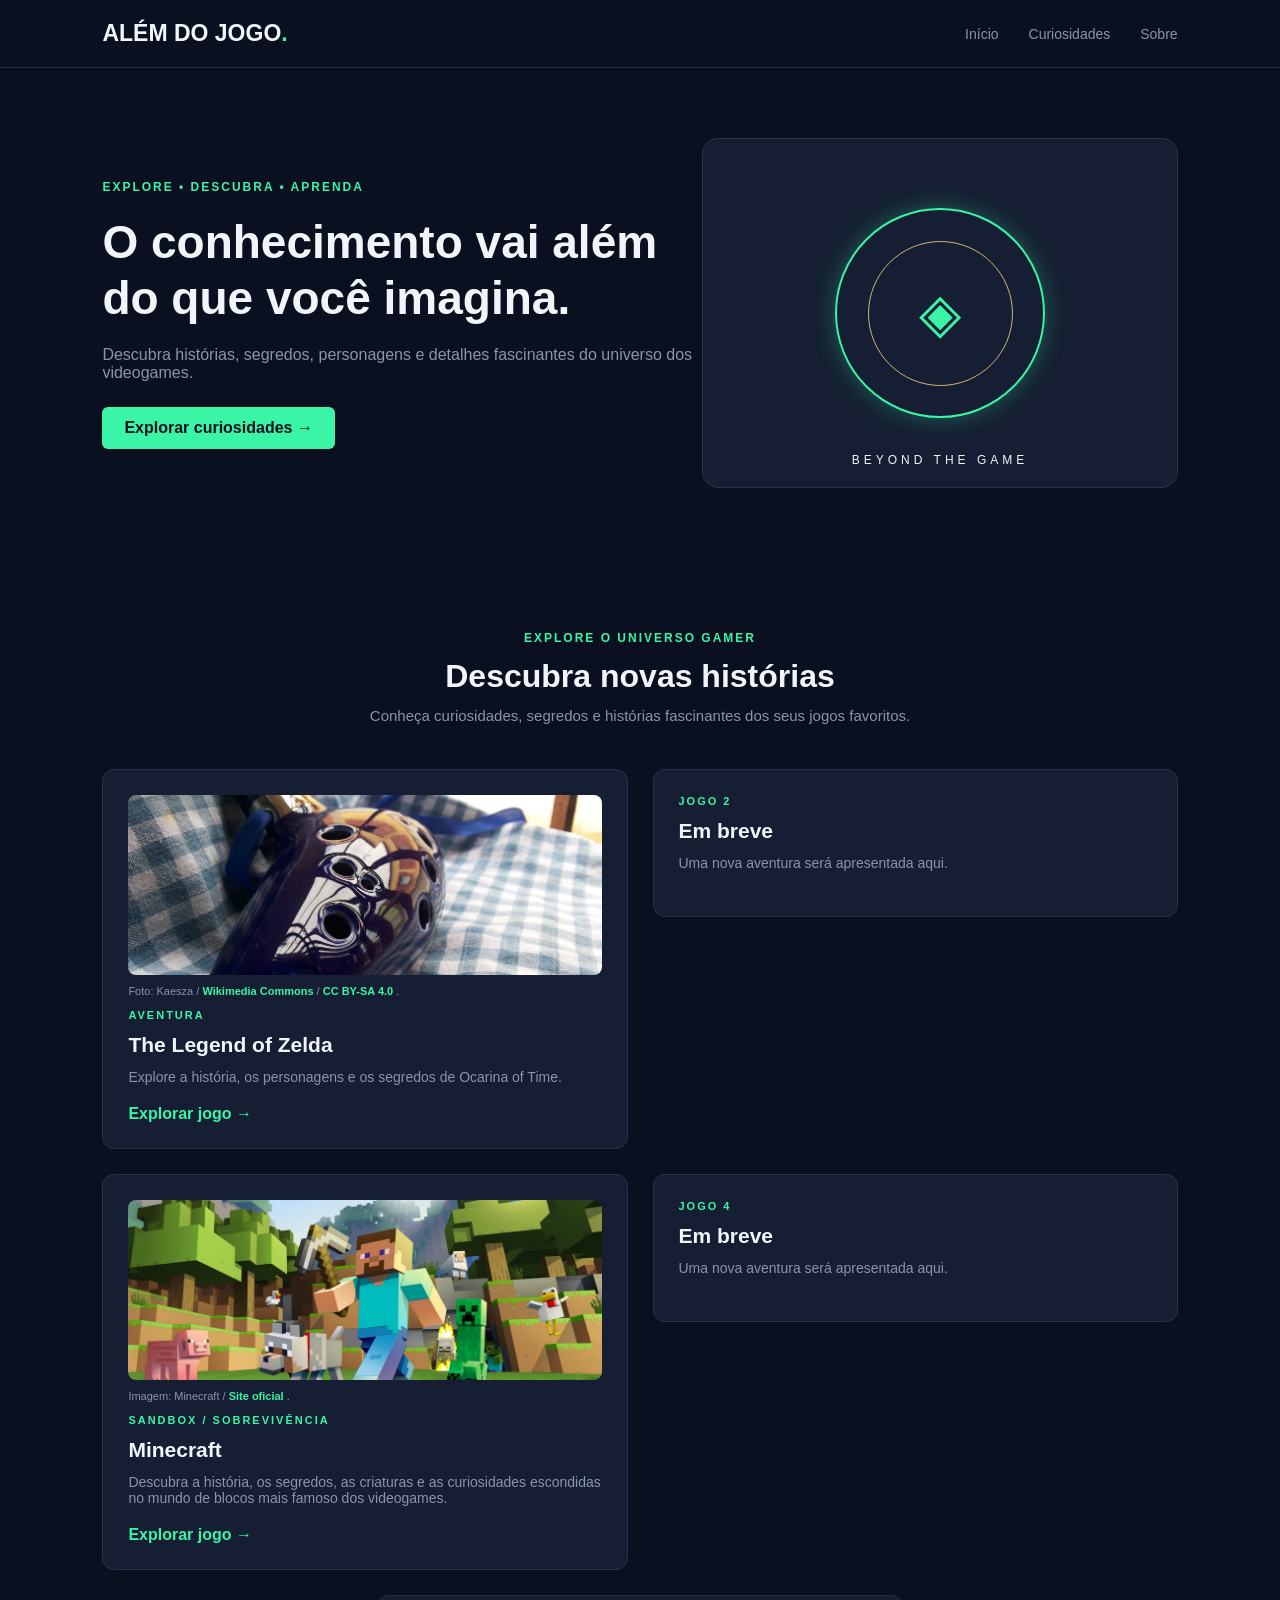
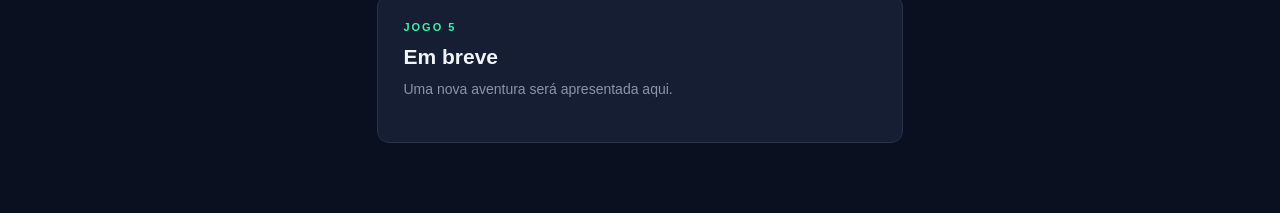
==== index.html @ e9d2d8c9 "Adicionando a aba do minecraft" ====
<!DOCTYPE html>
<html lang="pt-BR">

<head>
    <meta charset="UTF-8">
    <meta name="viewport" content="width=device-width, initial-scale=1.0">

    <title>Além do Jogo | Blog de Curiosidades</title>

    <link rel="stylesheet" href="css/style.css">
</head>


<body>

    <header class="cabecalho">

        <a href="index.html" class="logo">
            ALÉM DO JOGO<span>.</span>
        </a>

        <nav class="menu">
            <a href="index.html">Início</a>
            <a href="#curiosidades">Curiosidades</a>
            <a href="#sobre">Sobre</a>
        </nav>

    </header>
    <main>

    <section class="banner">

        <div class="banner-conteudo">

            <span class="etiqueta">
                EXPLORE • DESCUBRA • APRENDA
            </span>

            <h1>
                O conhecimento vai além do que você imagina.
            </h1>

            <p>
                Descubra histórias, segredos, personagens e
                detalhes fascinantes do universo dos videogames.
            </p>

            <a href="#curiosidades" class="botao">
                Explorar curiosidades →
            </a>

        </div>

<div class="banner-visual" aria-hidden="true">

    <div class="portal">

        <div class="portal-centro">
            <span>◈</span>
        </div>

    </div>

    <span class="texto-visual">
        BEYOND THE GAME
    </span>

</div>

    </section>


<!-- SEÇÃO DE CURIOSIDADES -->
<section class="curiosidades" id="curiosidades">

    <div class="secao-titulo">

        <span class="etiqueta">EXPLORE O UNIVERSO GAMER</span>

        <h2>Descubra novas histórias</h2>

        <p>
            Conheça curiosidades, segredos e histórias
            fascinantes dos seus jogos favoritos.
        </p>

    </div>


    <!-- LISTA DE JOGOS -->
    <div class="lista-jogos">

        <!-- JOGO 1 -->
        <article class="card-jogo">
            
                
            
<figure class="imagem-card">

    <img
        src="assets/images/zelda-capa.jpg"
        alt="Ocarina azul de cerâmica inspirada em Ocarina of Time"
        class="imagem-jogo"
    >

    <figcaption>
        Foto: Kaesza /
        <a href="https://commons.wikimedia.org/wiki/File:Ocarina_12_furos_(The_Legend_of_Zelda_Ocarina_of_Time).jpg"
           target="_blank"
           rel="noopener noreferrer">
            Wikimedia Commons
        </a>
        /
        <a href="https://creativecommons.org/licenses/by-sa/4.0/"
           target="_blank"
           rel="noopener noreferrer">
            CC BY-SA 4.0
        </a>.
    </figcaption>

</figure>


            <div class="card-conteudo">

                <span class="categoria">AVENTURA</span>

                <h3>The Legend of Zelda</h3>

                <p>
                    Explore a história, os personagens e os
                    segredos de Ocarina of Time.
                </p>

                <a href="pages/zelda.html">
                    Explorar jogo →
                </a>

            </div>

        </article>


        <!-- JOGO 2 -->
        <article class="card-jogo">

            <div class="card-conteudo">

                <span class="categoria">JOGO 2</span>

                <h3>Em breve</h3>

                <p>
                    Uma nova aventura será apresentada aqui.
                </p>

            </div>

        </article>


        <!-- JOGO 3 -->
        
        <!-- JOGO 3 - MINECRAFT -->
        <article class="card-jogo card-minecraft">

            <figure class="imagem-card">

                <img
                    src="assets/images/minecraft-capa.jpeg"
                    alt="Paisagem de Minecraft com blocos, árvores e montanhas"
                    class="imagem-jogo"
                >

                <figcaption>
                    Imagem: Minecraft / 
                    <a href="https://www.minecraft.net/"
                    target="_blank"
                    rel="noopener noreferrer">
                        Site oficial
                    </a>.
                </figcaption>

            </figure>

            <div class="card-conteudo">

                <span class="categoria">SANDBOX / SOBREVIVÊNCIA</span>

                <h3>Minecraft</h3>

                <p>
                    Descubra a história, os segredos, as criaturas
                    e as curiosidades escondidas no mundo de blocos
                    mais famoso dos videogames.
                </p>

                <a href="pages/minecraft.html">
                    Explorar jogo →
                </a>

            </div>

        </article>



        <!-- JOGO 4 -->
        <article class="card-jogo">

            <div class="card-conteudo">

                <span class="categoria">JOGO 4</span>

                <h3>Em breve</h3>

                <p>
                    Uma nova aventura será apresentada aqui.
                </p>

            </div>

        </article>


        <!-- JOGO 5 -->
        <article class="card-jogo">
            
            <div class="card-conteudo">

                <span class="categoria">JOGO 5</span>

                <h3>Em breve</h3>

                <p>
                    Uma nova aventura será apresentada aqui.
                </p>

            </div>

        </article>

    </div>

</section>


</main>

</body>


</html>
---- css/style.css ----
/*
   1. VARIÁVEIS GLOBAIS
*/

:root {
    --cor-principal: #101A30;
    --cor-destaque: #D6B56D;
    --cor-secundaria: #477A56;
    --cor-fundo: #F4F5F2;
    --cor-texto: #252B35;
    --cor-borda: #DCE1E5;
}

/*
   2. CONFIGURAÇÕES GERAIS
*/

* {
    margin: 0;
    padding: 0;
    box-sizing: border-box;
}

body {
    background-color: var(--cor-fundo);
    color: var(--cor-texto);
    font-family: Arial, sans-serif;
}

header {
    background-color: var(--cor-principal);
    color: white;
    padding: 30px;
    text-align: center;
}

header h1 {
    color: var(--cor-destaque);
    margin-bottom: 10px;
}



.cabecalho {
    background-color: #0B1020;

    display: flex;
    justify-content: space-between;
    align-items: center;

    padding: 20px 8%;
    border-bottom: 1px solid #27334A;
}


.logo {
    color: #F1F5F9;
    font-size: 23px;
    font-weight: bold;
    text-decoration: none;
}

.logo span {
    color: #39F5A5;
}


.menu {
    display: flex;
    gap: 30px;
}

.menu a {
    color: #8995A8;
    text-decoration: none;
    font-size: 14px;

    transition: color 0.3s;
}

.menu a:hover {
    color: #39F5A5;
}


/*
   BANNER PRINCIPAL
*/

.banner {
    background-color: #0B1020;

    min-height: 450px;
    padding: 70px 8%;

    display: flex;
    align-items: center;
}

.banner-conteudo {
    max-width: 600px;
}

.etiqueta {
    color: #39F5A5;
    font-size: 12px;
    font-weight: bold;
    letter-spacing: 2px;
}

.banner h1 {
    color: #F1F5F9;
    font-size: 46px;
    line-height: 1.2;
    margin: 20px 0;
}

.banner p {
    color: #8995A8;
    font-size: 16px;
    margin-bottom: 25px;
}

.botao {
    display: inline-block;

    background-color: #39F5A5;
    color: #0B1020;

    padding: 12px 22px;
    border-radius: 6px;

    font-weight: bold;
    text-decoration: none;

    transition: 0.3s;
}

.botao:hover {
    background-color: #D6B56D;
    transform: translateY(-3px);
}


/* ILUSTRAÇÃO DO BANNER */

.banner-visual {
    flex: 1;
    min-height: 350px;

    background-color: #151E32;
    border: 1px solid #27334A;
    border-radius: 16px;

    display: flex;
    align-items: center;
    justify-content: center;

    position: relative;
}

.portal {
    width: 210px;
    height: 210px;

    border: 2px solid #39F5A5;
    border-radius: 50%;

    display: flex;
    align-items: center;
    justify-content: center;

    box-shadow: 0 0 25px rgba(57, 245, 165, 0.3);
    animation: pulsar 3s ease-in-out infinite;
}

.portal-centro {
    width: 145px;
    height: 145px;

    border: 1px solid #D6B56D;
    border-radius: 50%;

    display: flex;
    align-items: center;
    justify-content: center;
}

.portal-centro span {
    color: #39F5A5;
    font-size: 55px;
}

.texto-visual {
    position: absolute;
    bottom: 20px;

    color: #F1F5F9;
    font-size: 12px;
    letter-spacing: 4px;
}

/* ANIMAÇÃO DO PORTAL */

@keyframes pulsar {

    0%, 100% {
        transform: scale(1);
        box-shadow: 0 0 25px rgba(57, 245, 165, 0.3);
    }

    50% {
        transform: scale(1.04);
        box-shadow: 0 0 40px rgba(57, 245, 165, 0.55);
    }

}


/* 
   SEÇÃO DE CURIOSIDADES
 */

.curiosidades {
    background-color: #0B1020;
    padding: 70px 8%;
}

.secao-titulo {
    text-align: center;
    margin-bottom: 45px;
}

.secao-titulo h2 {
    color: #F1F5F9;
    font-size: 32px;
    margin: 12px 0;
}

.secao-titulo p {
    color: #8995A8;
    font-size: 15px;
}


/*
   CARDS DOS JOGOS
*/

.lista-jogos {
    display: grid;

    grid-template-columns: repeat(2, 1fr);
    gap: 25px;

    align-items: start;
}

/* CARD INDIVIDUAL */

.card-jogo {
    background-color: #151E32;

    border: 1px solid #27334A;
    border-radius: 12px;

    padding: 25px;

    transition: transform 0.3s, border-color 0.3s;
}

/* EFEITO AO PASSAR O MOUSE */

.card-jogo:hover {
    transform: translateY(-5px);
    border-color: #39F5A5;
}

.card-conteudo {
    display: flex;
    flex-direction: column;
    align-items: flex-start;
}

.categoria {
    color: #39F5A5;
    font-size: 11px;
    font-weight: bold;
    letter-spacing: 2px;
}

.card-jogo h3 {
    color: #F1F5F9;
    font-size: 21px;
    margin: 12px 0;
}

.card-jogo p {
    color: #8995A8;
    font-size: 14px;
    margin-bottom: 20px;
}

.card-jogo a {
    color: #39F5A5;
    font-weight: bold;
    text-decoration: none;

    transition: color 0.3s;
}

.card-jogo a:hover {
    color: #D6B56D;
}

/* CENTRALIZAR O ÚLTIMO CARD */

.card-jogo:last-child:nth-child(odd) {
    grid-column: 1 / -1;
    width: calc(50% - 12.5px);
    justify-self: center;
}


/* IMAGEM DOS CARDS */

.imagem-card {
    width: 100%;
    margin: 0;
    overflow: hidden;
}

.imagem-jogo {
    display: block;
    width: 100%;
    height: 180px;

    object-fit: cover;
    border-radius: 8px;
}

/* CRÉDITOS DA IMAGEM */

.imagem-card figcaption {
    color: #8995A8;
    font-size: 11px;
    margin-top: 10px;
    margin-bottom: 12px;
}

.imagem-card figcaption a {
    color: #39F5A5;
    text-decoration: none;
}

.imagem-card figcaption a:hover {
    text-decoration: underline;
}


/* 
   RESPONSIVIDADE
 */

@media (max-width: 768px) {

    .banner {
        flex-direction: column;
        align-items: stretch;
        gap: 35px;
        min-height: auto;
        padding: 55px 6%;
    }

    .banner-conteudo {
        width: 100%;
        max-width: 100%;
    }

    .banner h1 {
        font-size: 34px;
    }

    .banner-visual {
        flex: none;
        width: 100%;
        min-height: 280px;
        box-sizing: border-box;
    }

    .portal {
        width: 170px;
        height: 170px;
    }

    .texto-visual {
        font-size: 10px;
        letter-spacing: 3px;
    }

    
    .lista-jogos {
        grid-template-columns: 1fr;
    }

    .card-jogo:last-child:nth-child(odd) {
        grid-column: auto;
        width: 100%;
    }

        /* CABEÇALHO PARA CELULARES */

    .cabecalho {
        flex-direction: column;
        gap: 18px;
        padding: 18px 6%;
    }

    .menu {
        flex-wrap: wrap;
        justify-content: center;
        gap: 20px;
    }

    .menu a {
        font-size: 13px;
    }

}
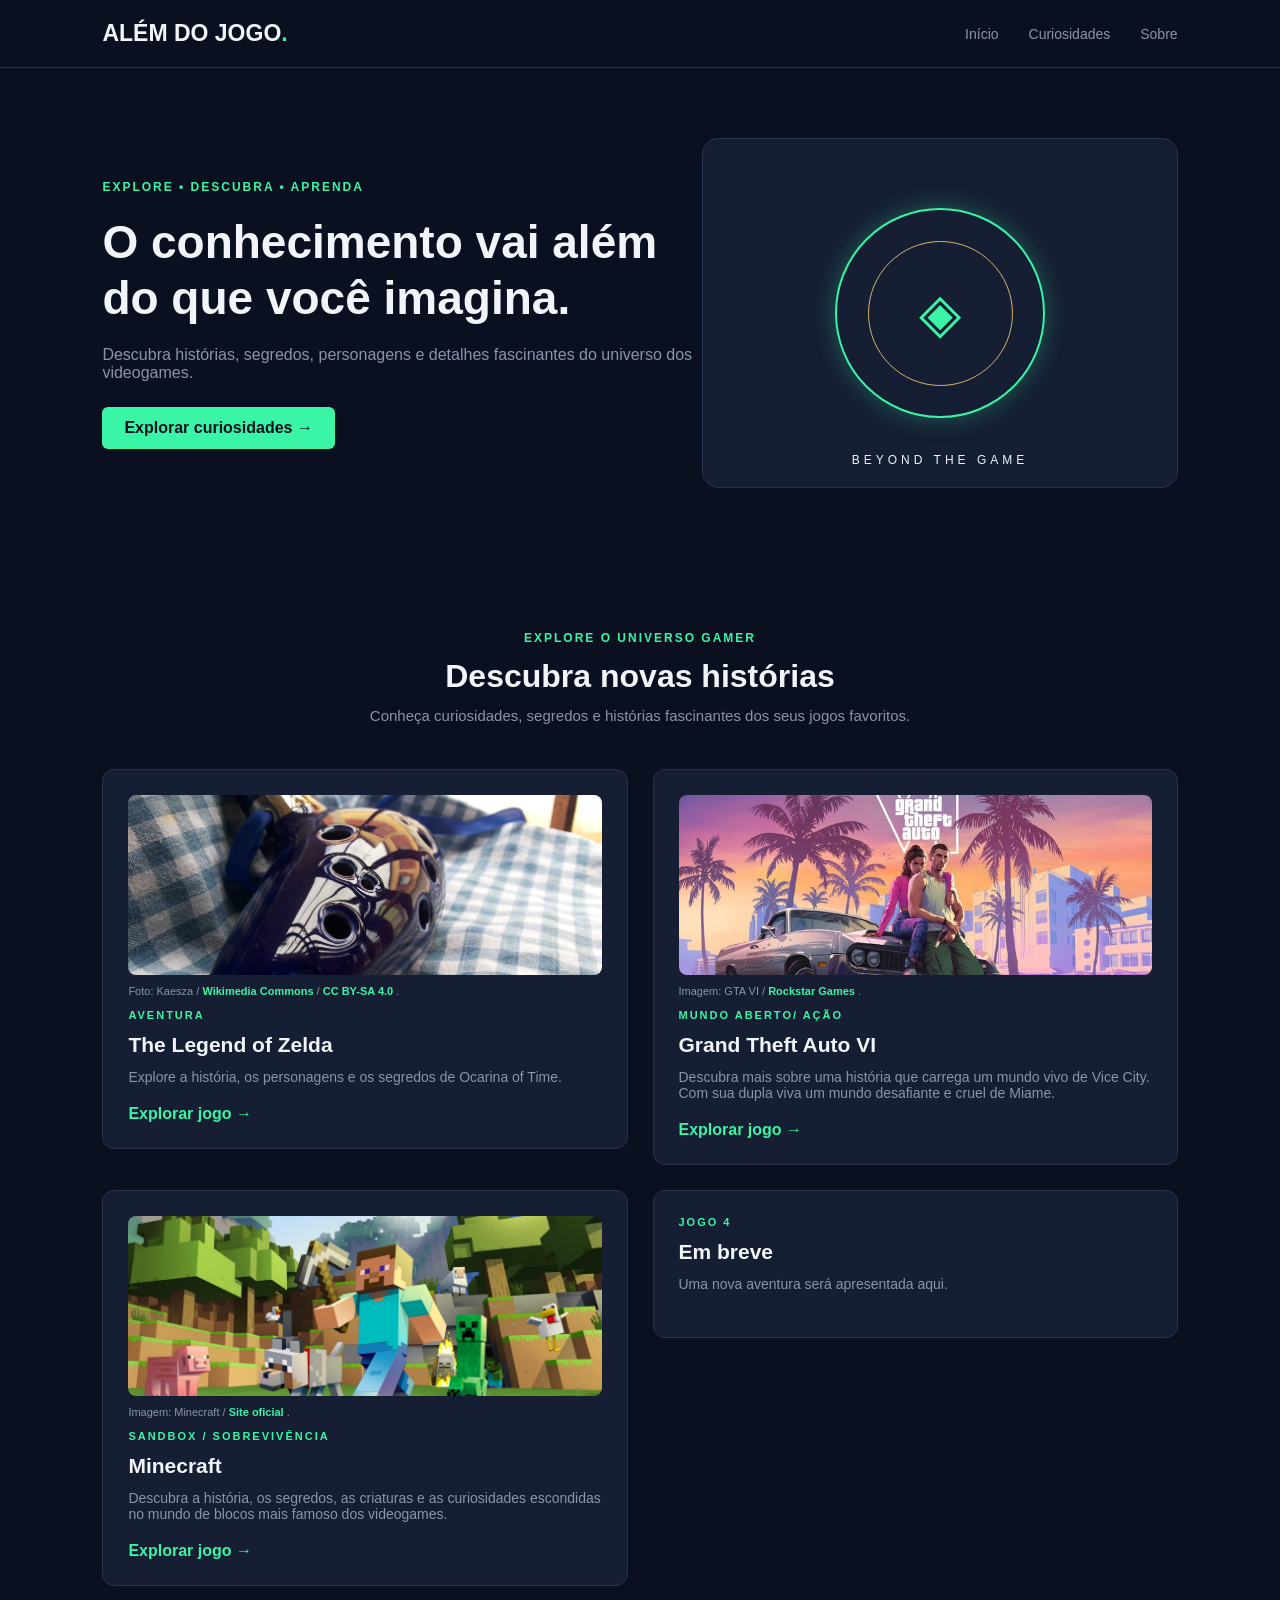
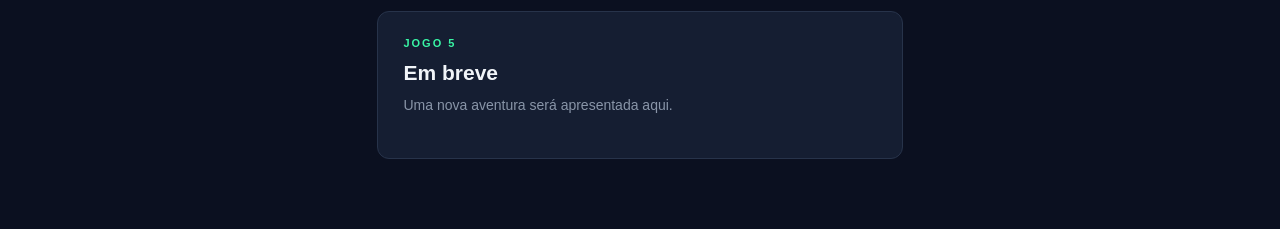
==== commit 0760dbf7: "Adicionando a aba do jogo GTA VI." ====
--- a/index.html
+++ b/index.html
@@ -1,4 +1,3 @@
-
 <!DOCTYPE html>
 <html lang="pt-BR">
 
@@ -29,226 +28,234 @@
     </header>
     <main>
 
-    <section class="banner">
-
-        <div class="banner-conteudo">
-
-            <span class="etiqueta">
-                EXPLORE • DESCUBRA • APRENDA
-            </span>
-
-            <h1>
-                O conhecimento vai além do que você imagina.
-            </h1>
-
-            <p>
-                Descubra histórias, segredos, personagens e
-                detalhes fascinantes do universo dos videogames.
-            </p>
-
-            <a href="#curiosidades" class="botao">
-                Explorar curiosidades →
-            </a>
-
-        </div>
-
-<div class="banner-visual" aria-hidden="true">
-
-    <div class="portal">
-
-        <div class="portal-centro">
-            <span>◈</span>
-        </div>
-
-    </div>
-
-    <span class="texto-visual">
-        BEYOND THE GAME
-    </span>
-
-</div>
-
-    </section>
-
-
-<!-- SEÇÃO DE CURIOSIDADES -->
-<section class="curiosidades" id="curiosidades">
-
-    <div class="secao-titulo">
-
-        <span class="etiqueta">EXPLORE O UNIVERSO GAMER</span>
-
-        <h2>Descubra novas histórias</h2>
-
-        <p>
-            Conheça curiosidades, segredos e histórias
-            fascinantes dos seus jogos favoritos.
-        </p>
-
-    </div>
-
-
-    <!-- LISTA DE JOGOS -->
-    <div class="lista-jogos">
-
-        <!-- JOGO 1 -->
-        <article class="card-jogo">
-            
-                
-            
-<figure class="imagem-card">
-
-    <img
-        src="assets/images/zelda-capa.jpg"
-        alt="Ocarina azul de cerâmica inspirada em Ocarina of Time"
-        class="imagem-jogo"
-    >
-
-    <figcaption>
-        Foto: Kaesza /
-        <a href="https://commons.wikimedia.org/wiki/File:Ocarina_12_furos_(The_Legend_of_Zelda_Ocarina_of_Time).jpg"
-           target="_blank"
-           rel="noopener noreferrer">
-            Wikimedia Commons
-        </a>
-        /
-        <a href="https://creativecommons.org/licenses/by-sa/4.0/"
-           target="_blank"
-           rel="noopener noreferrer">
-            CC BY-SA 4.0
-        </a>.
-    </figcaption>
-
-</figure>
-
-
-            <div class="card-conteudo">
-
-                <span class="categoria">AVENTURA</span>
-
-                <h3>The Legend of Zelda</h3>
+        <section class="banner">
+
+            <div class="banner-conteudo">
+
+                <span class="etiqueta">
+                    EXPLORE • DESCUBRA • APRENDA
+                </span>
+
+                <h1>
+                    O conhecimento vai além do que você imagina.
+                </h1>
 
                 <p>
-                    Explore a história, os personagens e os
-                    segredos de Ocarina of Time.
+                    Descubra histórias, segredos, personagens e
+                    detalhes fascinantes do universo dos videogames.
                 </p>
 
-                <a href="pages/zelda.html">
-                    Explorar jogo →
+                <a href="#curiosidades" class="botao">
+                    Explorar curiosidades →
                 </a>
 
             </div>
 
-        </article>
-
-
-        <!-- JOGO 2 -->
-        <article class="card-jogo">
-
-            <div class="card-conteudo">
-
-                <span class="categoria">JOGO 2</span>
-
-                <h3>Em breve</h3>
+            <div class="banner-visual" aria-hidden="true">
+
+                <div class="portal">
+
+                    <div class="portal-centro">
+                        <span>◈</span>
+                    </div>
+
+                </div>
+
+                <span class="texto-visual">
+                    BEYOND THE GAME
+                </span>
+
+            </div>
+
+        </section>
+
+
+        <!-- SEÇÃO DE CURIOSIDADES -->
+        <section class="curiosidades" id="curiosidades">
+
+            <div class="secao-titulo">
+
+                <span class="etiqueta">EXPLORE O UNIVERSO GAMER</span>
+
+                <h2>Descubra novas histórias</h2>
 
                 <p>
-                    Uma nova aventura será apresentada aqui.
+                    Conheça curiosidades, segredos e histórias
+                    fascinantes dos seus jogos favoritos.
                 </p>
 
             </div>
 
-        </article>
-
-
-        <!-- JOGO 3 -->
-        
-        <!-- JOGO 3 - MINECRAFT -->
-        <article class="card-jogo card-minecraft">
-
-            <figure class="imagem-card">
-
-                <img
-                    src="assets/images/minecraft-capa.jpeg"
-                    alt="Paisagem de Minecraft com blocos, árvores e montanhas"
-                    class="imagem-jogo"
-                >
-
-                <figcaption>
-                    Imagem: Minecraft / 
-                    <a href="https://www.minecraft.net/"
-                    target="_blank"
-                    rel="noopener noreferrer">
-                        Site oficial
-                    </a>.
-                </figcaption>
-
-            </figure>
-
-            <div class="card-conteudo">
-
-                <span class="categoria">SANDBOX / SOBREVIVÊNCIA</span>
-
-                <h3>Minecraft</h3>
-
-                <p>
-                    Descubra a história, os segredos, as criaturas
-                    e as curiosidades escondidas no mundo de blocos
-                    mais famoso dos videogames.
-                </p>
-
-                <a href="pages/minecraft.html">
-                    Explorar jogo →
-                </a>
-
-            </div>
-
-        </article>
-
-
-
-        <!-- JOGO 4 -->
-        <article class="card-jogo">
-
-            <div class="card-conteudo">
-
-                <span class="categoria">JOGO 4</span>
-
-                <h3>Em breve</h3>
-
-                <p>
-                    Uma nova aventura será apresentada aqui.
-                </p>
-
-            </div>
-
-        </article>
-
-
-        <!-- JOGO 5 -->
-        <article class="card-jogo">
-            
-            <div class="card-conteudo">
-
-                <span class="categoria">JOGO 5</span>
-
-                <h3>Em breve</h3>
-
-                <p>
-                    Uma nova aventura será apresentada aqui.
-                </p>
-
-            </div>
-
-        </article>
-
-    </div>
-
-</section>
-
-
-</main>
+
+            <!-- LISTA DE JOGOS -->
+            <div class="lista-jogos">
+
+                <!-- JOGO 1 -->
+                <article class="card-jogo">
+
+
+
+                    <figure class="imagem-card">
+
+                        <img src="assets/images/zelda-capa.jpg"
+                            alt="Ocarina azul de cerâmica inspirada em Ocarina of Time" class="imagem-jogo">
+
+                        <figcaption>
+                            Foto: Kaesza /
+                            <a href="https://commons.wikimedia.org/wiki/File:Ocarina_12_furos_(The_Legend_of_Zelda_Ocarina_of_Time).jpg"
+                                target="_blank" rel="noopener noreferrer">
+                                Wikimedia Commons
+                            </a>
+                            /
+                            <a href="https://creativecommons.org/licenses/by-sa/4.0/" target="_blank"
+                                rel="noopener noreferrer">
+                                CC BY-SA 4.0
+                            </a>.
+                        </figcaption>
+
+                    </figure>
+
+
+                    <div class="card-conteudo">
+
+                        <span class="categoria">AVENTURA</span>
+
+                        <h3>The Legend of Zelda</h3>
+
+                        <p>
+                            Explore a história, os personagens e os
+                            segredos de Ocarina of Time.
+                        </p>
+
+                        <a href="pages/zelda.html">
+                            Explorar jogo →
+                        </a>
+
+                    </div>
+
+                </article>
+
+
+                <!-- JOGO 2 -->
+                <article class="card-jogo card-gtavi">
+
+                    <figure class="imagem-card">
+                        <img src="assets/images/gta_VI.jpg" alt="Cartaz do jogo gta 6" class="imagem-jogo">
+
+                        <figcaption>
+                            Imagem: GTA VI /
+                            <a href="https://share.google/N6aUOP5o7n43juwKq" target="_blank" rel="noopener noreferrer">
+                                Rockstar Games
+                            </a>.
+                        </figcaption>
+
+                    </figure>
+
+
+                    <div class="card-conteudo">
+
+                        <span class="categoria">MUNDO ABERTO/ AÇÃO</span>
+
+                        <h3>Grand Theft Auto VI</h3>
+
+                        <p>
+                            Descubra mais sobre uma história que carrega um mundo vivo de Vice City. Com sua dupla viva
+                            um mundo desafiante e cruel de Miame.
+                        </p>
+
+                        <a href="pages/gtavi.html">
+                            Explorar jogo →
+                        </a>
+
+                    </div>
+
+                </article>
+
+
+                <!-- JOGO 3 -->
+
+                <!-- JOGO 3 - MINECRAFT -->
+                <article class="card-jogo card-minecraft">
+
+                    <figure class="imagem-card">
+
+                        <img src="assets/images/minecraft-capa.jpeg"
+                            alt="Paisagem de Minecraft com blocos, árvores e montanhas" class="imagem-jogo">
+
+                        <figcaption>
+                            Imagem: Minecraft /
+                            <a href="https://www.minecraft.net/" target="_blank" rel="noopener noreferrer">
+                                Site oficial
+                            </a>.
+                        </figcaption>
+
+                    </figure>
+
+                    <div class="card-conteudo">
+
+                        <span class="categoria">SANDBOX / SOBREVIVÊNCIA</span>
+
+                        <h3>Minecraft</h3>
+
+                        <p>
+                            Descubra a história, os segredos, as criaturas
+                            e as curiosidades escondidas no mundo de blocos
+                            mais famoso dos videogames.
+                        </p>
+
+                        <a href="pages/minecraft.html">
+                            Explorar jogo →
+                        </a>
+
+                    </div>
+
+                </article>
+
+
+
+                <!-- JOGO 4 -->
+                <article class="card-jogo">
+
+                    <div class="card-conteudo">
+
+                        <span class="categoria">JOGO 4</span>
+
+                        <h3>Em breve</h3>
+
+                        <p>
+                            Uma nova aventura será apresentada aqui.
+                        </p>
+
+                    </div>
+
+                </article>
+
+
+                <!-- JOGO 5 -->
+                <article class="card-jogo">
+
+                    <div class="card-conteudo">
+
+                        <span class="categoria">JOGO 5</span>
+
+                        <h3>Em breve</h3>
+
+                        <p>
+                            Uma nova aventura será apresentada aqui.
+                        </p>
+
+                    </div>
+
+                </article>
+
+            </div>
+
+        </section>
+
+
+    </main>
 
 </body>
 
 
-</html>
+</html>
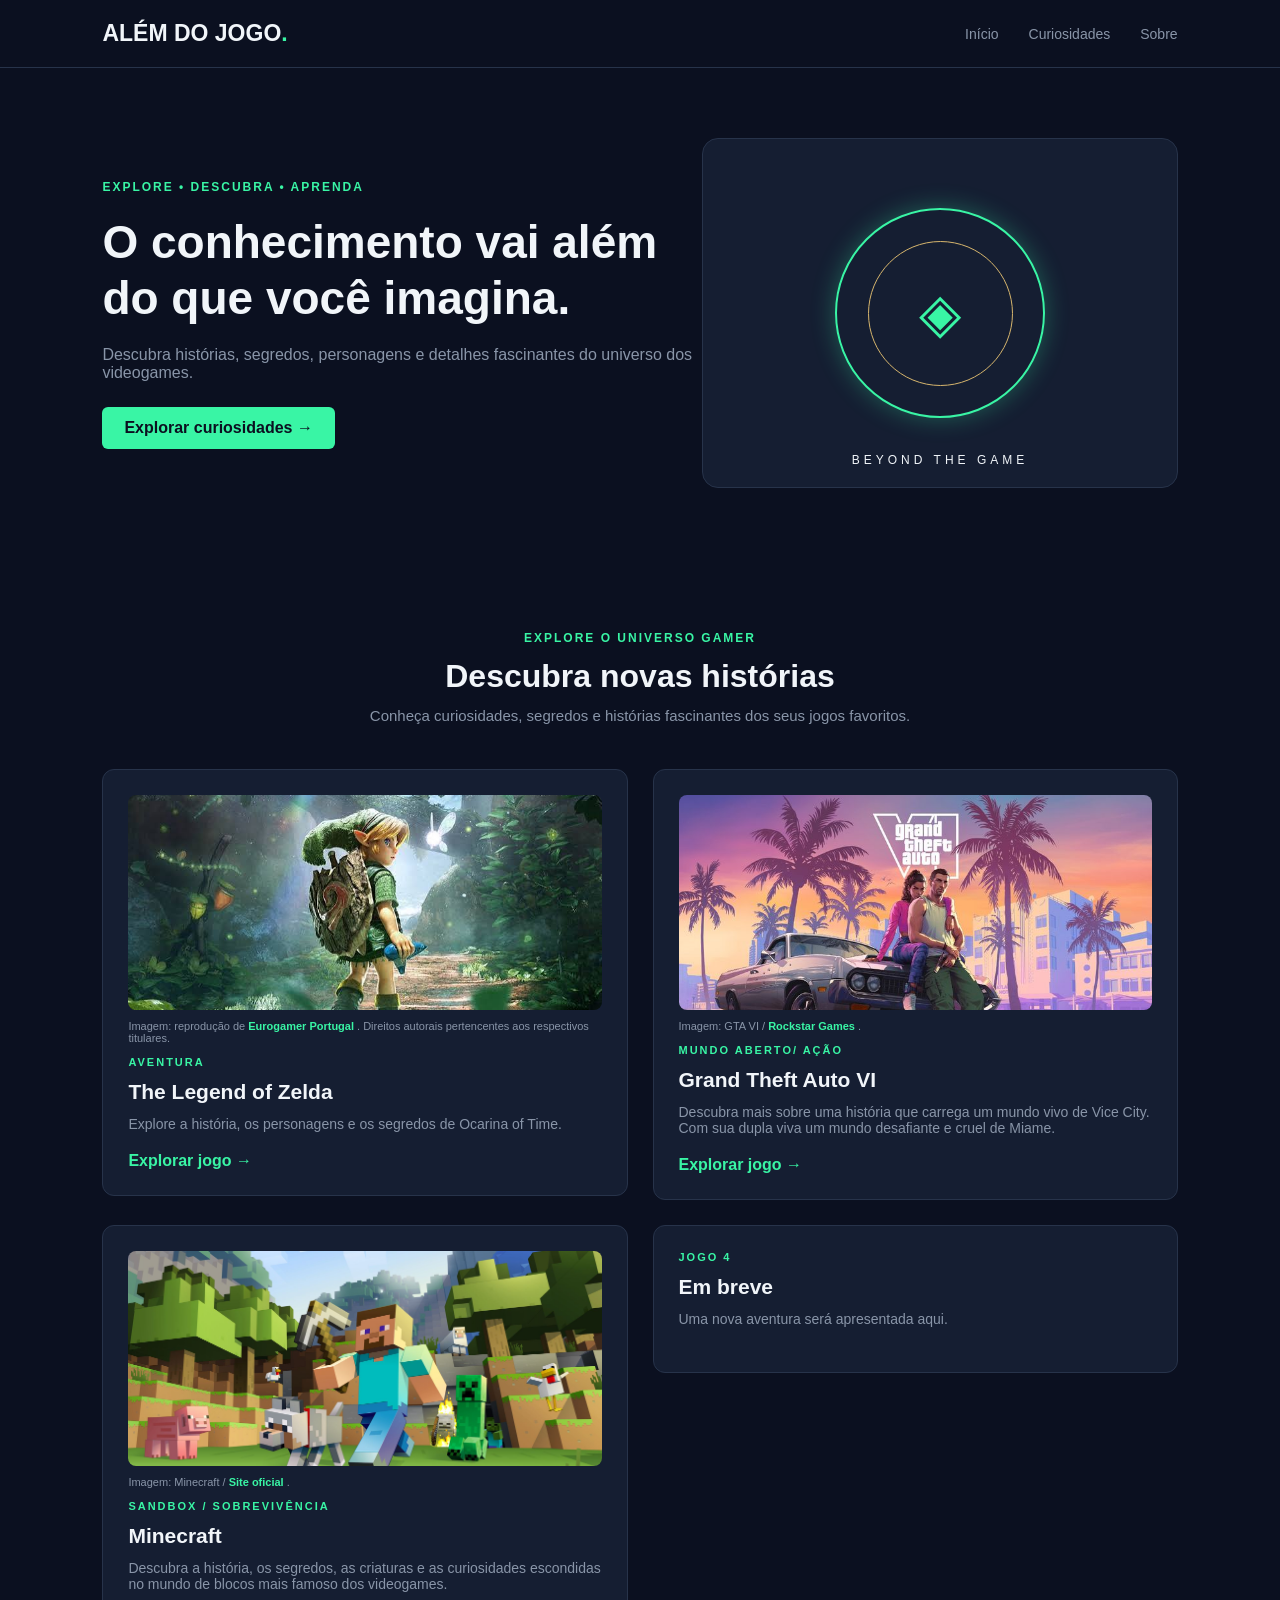
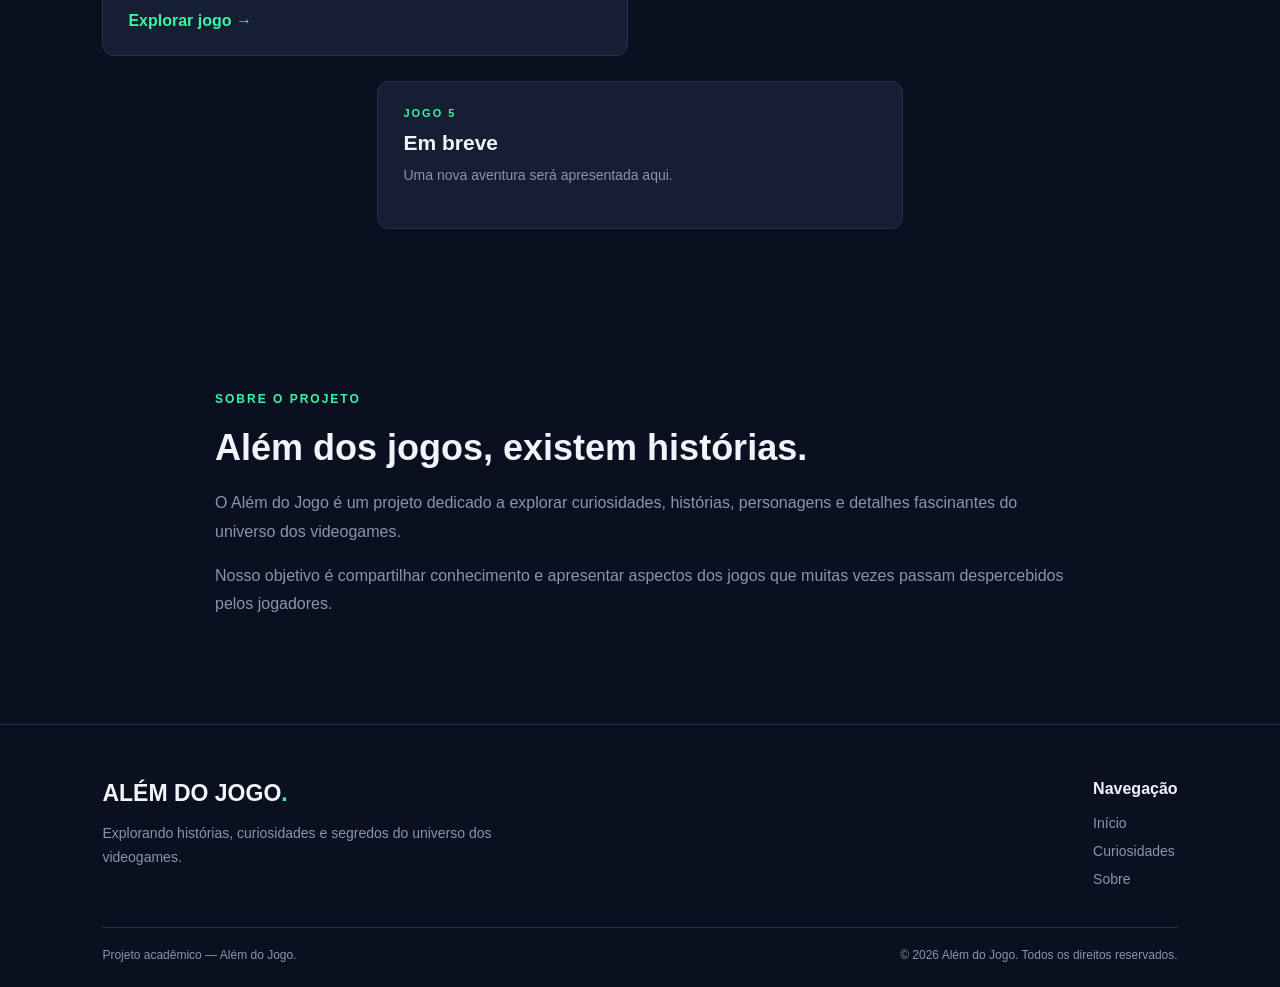
==== commit 7b884fa5: "feat: finaliza estrutura e navegacao da homepage" ====
--- a/index.html
+++ b/index.html
@@ -101,20 +101,16 @@
                             alt="Ocarina azul de cerâmica inspirada em Ocarina of Time" class="imagem-jogo">
 
                         <figcaption>
-                            Foto: Kaesza /
-                            <a href="https://commons.wikimedia.org/wiki/File:Ocarina_12_furos_(The_Legend_of_Zelda_Ocarina_of_Time).jpg"
-                                target="_blank" rel="noopener noreferrer">
-                                Wikimedia Commons
-                            </a>
-                            /
-                            <a href="https://creativecommons.org/licenses/by-sa/4.0/" target="_blank"
+                            Imagem: reprodução de
+                            <a href="https://www.eurogamer.pt/remake-de-zelda-ocarina-of-time-e-o-jogo-mais-vendido-na-eshop"
+                                target="_blank"
                                 rel="noopener noreferrer">
-                                CC BY-SA 4.0
+                                Eurogamer Portugal
                             </a>.
+                            Direitos autorais pertencentes aos respectivos titulares.
                         </figcaption>
 
                     </figure>
-
 
                     <div class="card-conteudo">
 
@@ -253,9 +249,78 @@
         </section>
 
 
+        <!-- SEÇÃO SOBRE -->
+        <section class="sobre" id="sobre">
+
+            <div class="sobre-conteudo">
+
+                <span class="etiqueta">SOBRE O PROJETO</span>
+
+                <h2>Além dos jogos, existem histórias.</h2>
+
+                <p>
+                    O Além do Jogo é um projeto dedicado a explorar
+                    curiosidades, histórias, personagens e detalhes
+                    fascinantes do universo dos videogames.
+                </p>
+
+                <p>
+                    Nosso objetivo é compartilhar conhecimento e
+                    apresentar aspectos dos jogos que muitas vezes
+                    passam despercebidos pelos jogadores.
+                </p>
+
+            </div>
+
+        </section>
+
     </main>
 
+    <!-- RODAPÉ -->
+    <footer class="rodape">
+
+        <div class="rodape-conteudo">
+
+            <div class="rodape-marca">
+
+                <a href="index.html" class="logo">
+                    ALÉM DO JOGO<span>.</span>
+                </a>
+
+                <p>
+                    Explorando histórias, curiosidades e segredos
+                    do universo dos videogames.
+                </p>
+
+            </div>
+
+            <div class="rodape-links">
+
+                <h3>Navegação</h3>
+
+                <a href="index.html">Início</a>
+                <a href="#curiosidades">Curiosidades</a>
+                <a href="#sobre">Sobre</a>
+
+            </div>
+
+        </div>
+
+        <div class="rodape-final">
+
+            <p>
+                Projeto acadêmico — Além do Jogo.
+            </p>
+
+            <p>
+                © 2026 Além do Jogo. Todos os direitos reservados.
+            </p>
+
+        </div>
+
+    </footer>
+
+
 </body>
 
-
 </html>
--- a/css/style.css
+++ b/css/style.css
@@ -330,14 +330,18 @@
     overflow: hidden;
 }
 
+
 .imagem-jogo {
     display: block;
     width: 100%;
-    height: 180px;
+    aspect-ratio: 2.2 / 1;
 
     object-fit: cover;
+    object-position: center 35%;
+
     border-radius: 8px;
 }
+
 
 /* CRÉDITOS DA IMAGEM */
 
@@ -427,3 +431,94 @@
     }
 
 }
+
+
+/* SEÇÃO SOBRE */
+
+.sobre {
+    background-color: #0B1020;
+    padding: 90px 8%;
+}
+
+.sobre-conteudo {
+    max-width: 850px;
+    margin: 0 auto;
+}
+
+.sobre h2 {
+    color: #F1F5F9;
+    font-size: 36px;
+    margin: 20px 0;
+}
+
+.sobre p {
+    color: #8995A8;
+    font-size: 16px;
+    line-height: 1.8;
+    margin-bottom: 15px;
+}
+
+
+/* RODAPÉ */
+
+.rodape {
+    background-color: #0B1020;
+    padding: 55px 8% 25px;
+    border-top: 1px solid #27334A;
+}
+
+.rodape-conteudo {
+    display: flex;
+    justify-content: space-between;
+    gap: 40px;
+    padding-bottom: 40px;
+}
+
+.rodape-marca {
+    max-width: 400px;
+}
+
+.rodape-marca p {
+    color: #8995A8;
+    font-size: 14px;
+    line-height: 1.7;
+    margin-top: 15px;
+}
+
+.rodape-links {
+    display: flex;
+    flex-direction: column;
+    gap: 12px;
+}
+
+.rodape-links h3 {
+    color: #F1F5F9;
+    font-size: 16px;
+    margin-bottom: 5px;
+}
+
+.rodape-links a {
+    color: #8995A8;
+    text-decoration: none;
+    font-size: 14px;
+    transition: color 0.3s;
+}
+
+.rodape-links a:hover {
+    color: #39F5A5;
+}
+
+.rodape-final {
+    border-top: 1px solid #27334A;
+    padding-top: 20px;
+
+    display: flex;
+    justify-content: space-between;
+    gap: 15px;
+    flex-wrap: wrap;
+}
+
+.rodape-final p {
+    color: #8995A8;
+    font-size: 12px;
+}
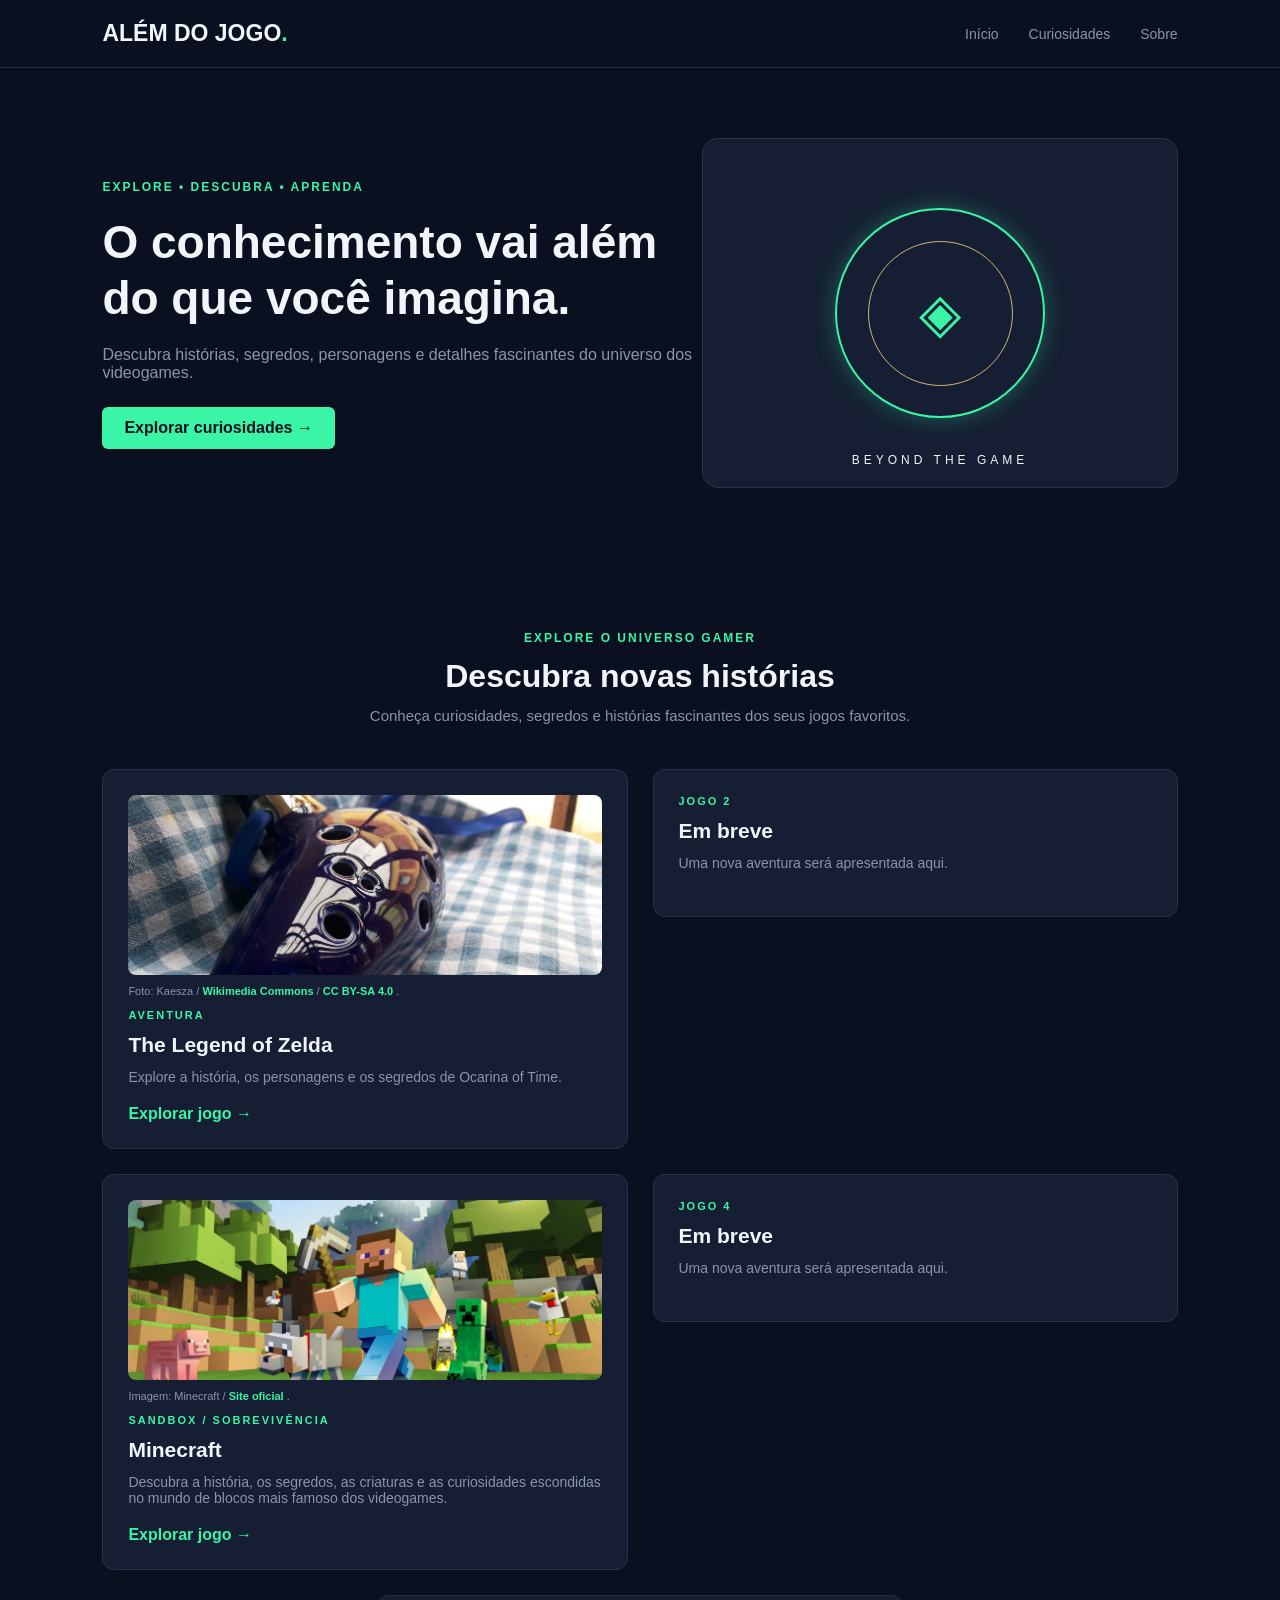
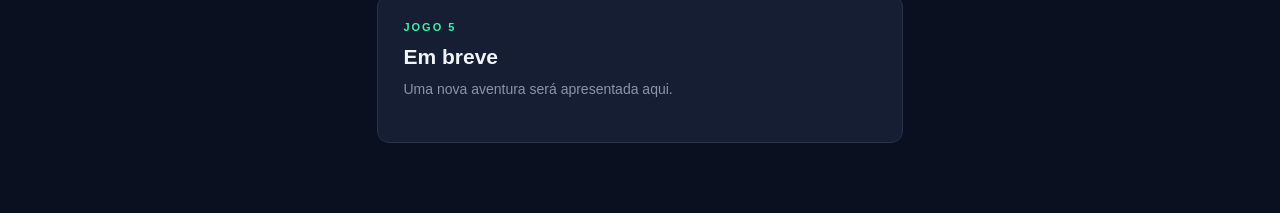
==== commit 860e1462: "Merge branch 'ryan-branch' of https://github.com/aciolywilliams-dot/5_Alguma_Coisa into ryan-branch" ====
--- a/index.html
+++ b/index.html
@@ -1,3 +1,4 @@
+
 <!DOCTYPE html>
 <html lang="pt-BR">
 
@@ -28,299 +29,226 @@
     </header>
     <main>
 
-        <section class="banner">
-
-            <div class="banner-conteudo">
-
-                <span class="etiqueta">
-                    EXPLORE • DESCUBRA • APRENDA
-                </span>
-
-                <h1>
-                    O conhecimento vai além do que você imagina.
-                </h1>
-
-                <p>
-                    Descubra histórias, segredos, personagens e
-                    detalhes fascinantes do universo dos videogames.
-                </p>
-
-                <a href="#curiosidades" class="botao">
-                    Explorar curiosidades →
+    <section class="banner">
+
+        <div class="banner-conteudo">
+
+            <span class="etiqueta">
+                EXPLORE • DESCUBRA • APRENDA
+            </span>
+
+            <h1>
+                O conhecimento vai além do que você imagina.
+            </h1>
+
+            <p>
+                Descubra histórias, segredos, personagens e
+                detalhes fascinantes do universo dos videogames.
+            </p>
+
+            <a href="#curiosidades" class="botao">
+                Explorar curiosidades →
+            </a>
+
+        </div>
+
+<div class="banner-visual" aria-hidden="true">
+
+    <div class="portal">
+
+        <div class="portal-centro">
+            <span>◈</span>
+        </div>
+
+    </div>
+
+    <span class="texto-visual">
+        BEYOND THE GAME
+    </span>
+
+</div>
+
+    </section>
+
+
+<!-- SEÇÃO DE CURIOSIDADES -->
+<section class="curiosidades" id="curiosidades">
+
+    <div class="secao-titulo">
+
+        <span class="etiqueta">EXPLORE O UNIVERSO GAMER</span>
+
+        <h2>Descubra novas histórias</h2>
+
+        <p>
+            Conheça curiosidades, segredos e histórias
+            fascinantes dos seus jogos favoritos.
+        </p>
+
+    </div>
+
+
+    <!-- LISTA DE JOGOS -->
+    <div class="lista-jogos">
+
+        <!-- JOGO 1 -->
+        <article class="card-jogo">
+            
+                
+            
+<figure class="imagem-card">
+
+    <img
+        src="assets/images/zelda-capa.jpg"
+        alt="Ocarina azul de cerâmica inspirada em Ocarina of Time"
+        class="imagem-jogo"
+    >
+
+    <figcaption>
+        Foto: Kaesza /
+        <a href="https://commons.wikimedia.org/wiki/File:Ocarina_12_furos_(The_Legend_of_Zelda_Ocarina_of_Time).jpg"
+           target="_blank"
+           rel="noopener noreferrer">
+            Wikimedia Commons
+        </a>
+        /
+        <a href="https://creativecommons.org/licenses/by-sa/4.0/"
+           target="_blank"
+           rel="noopener noreferrer">
+            CC BY-SA 4.0
+        </a>.
+    </figcaption>
+
+</figure>
+
+
+            <div class="card-conteudo">
+
+                <span class="categoria">AVENTURA</span>
+
+                <h3>The Legend of Zelda</h3>
+
+                <p>
+                    Explore a história, os personagens e os
+                    segredos de Ocarina of Time.
+                </p>
+
+                <a href="pages/zelda.html">
+                    Explorar jogo →
                 </a>
 
             </div>
 
-            <div class="banner-visual" aria-hidden="true">
-
-                <div class="portal">
-
-                    <div class="portal-centro">
-                        <span>◈</span>
-                    </div>
-
-                </div>
-
-                <span class="texto-visual">
-                    BEYOND THE GAME
-                </span>
-
-            </div>
-
-        </section>
-
-
-        <!-- SEÇÃO DE CURIOSIDADES -->
-        <section class="curiosidades" id="curiosidades">
-
-            <div class="secao-titulo">
-
-                <span class="etiqueta">EXPLORE O UNIVERSO GAMER</span>
-
-                <h2>Descubra novas histórias</h2>
-
-                <p>
-                    Conheça curiosidades, segredos e histórias
-                    fascinantes dos seus jogos favoritos.
-                </p>
-
-            </div>
-
-
-            <!-- LISTA DE JOGOS -->
-            <div class="lista-jogos">
-
-                <!-- JOGO 1 -->
-                <article class="card-jogo">
-
-
-
-                    <figure class="imagem-card">
-
-                        <img src="assets/images/zelda-capa.jpg"
-                            alt="Ocarina azul de cerâmica inspirada em Ocarina of Time" class="imagem-jogo">
-
-                        <figcaption>
-                            Imagem: reprodução de
-                            <a href="https://www.eurogamer.pt/remake-de-zelda-ocarina-of-time-e-o-jogo-mais-vendido-na-eshop"
-                                target="_blank"
-                                rel="noopener noreferrer">
-                                Eurogamer Portugal
-                            </a>.
-                            Direitos autorais pertencentes aos respectivos titulares.
-                        </figcaption>
-
-                    </figure>
-
-                    <div class="card-conteudo">
-
-                        <span class="categoria">AVENTURA</span>
-
-                        <h3>The Legend of Zelda</h3>
-
-                        <p>
-                            Explore a história, os personagens e os
-                            segredos de Ocarina of Time.
-                        </p>
-
-                        <a href="pages/zelda.html">
-                            Explorar jogo →
-                        </a>
-
-                    </div>
-
-                </article>
-
-
-                <!-- JOGO 2 -->
-                <article class="card-jogo card-gtavi">
-
-                    <figure class="imagem-card">
-                        <img src="assets/images/gta_VI.jpg" alt="Cartaz do jogo gta 6" class="imagem-jogo">
-
-                        <figcaption>
-                            Imagem: GTA VI /
-                            <a href="https://share.google/N6aUOP5o7n43juwKq" target="_blank" rel="noopener noreferrer">
-                                Rockstar Games
-                            </a>.
-                        </figcaption>
-
-                    </figure>
-
-
-                    <div class="card-conteudo">
-
-                        <span class="categoria">MUNDO ABERTO/ AÇÃO</span>
-
-                        <h3>Grand Theft Auto VI</h3>
-
-                        <p>
-                            Descubra mais sobre uma história que carrega um mundo vivo de Vice City. Com sua dupla viva
-                            um mundo desafiante e cruel de Miame.
-                        </p>
-
-                        <a href="pages/gtavi.html">
-                            Explorar jogo →
-                        </a>
-
-                    </div>
-
-                </article>
-
-
-                <!-- JOGO 3 -->
-
-                <!-- JOGO 3 - MINECRAFT -->
-                <article class="card-jogo card-minecraft">
-
-                    <figure class="imagem-card">
-
-                        <img src="assets/images/minecraft-capa.jpeg"
-                            alt="Paisagem de Minecraft com blocos, árvores e montanhas" class="imagem-jogo">
-
-                        <figcaption>
-                            Imagem: Minecraft /
-                            <a href="https://www.minecraft.net/" target="_blank" rel="noopener noreferrer">
-                                Site oficial
-                            </a>.
-                        </figcaption>
-
-                    </figure>
-
-                    <div class="card-conteudo">
-
-                        <span class="categoria">SANDBOX / SOBREVIVÊNCIA</span>
-
-                        <h3>Minecraft</h3>
-
-                        <p>
-                            Descubra a história, os segredos, as criaturas
-                            e as curiosidades escondidas no mundo de blocos
-                            mais famoso dos videogames.
-                        </p>
-
-                        <a href="pages/minecraft.html">
-                            Explorar jogo →
-                        </a>
-
-                    </div>
-
-                </article>
-
-
-
-                <!-- JOGO 4 -->
-                <article class="card-jogo">
-
-                    <div class="card-conteudo">
-
-                        <span class="categoria">JOGO 4</span>
-
-                        <h3>Em breve</h3>
-
-                        <p>
-                            Uma nova aventura será apresentada aqui.
-                        </p>
-
-                    </div>
-
-                </article>
-
-
-                <!-- JOGO 5 -->
-                <article class="card-jogo">
-
-                    <div class="card-conteudo">
-
-                        <span class="categoria">JOGO 5</span>
-
-                        <h3>Em breve</h3>
-
-                        <p>
-                            Uma nova aventura será apresentada aqui.
-                        </p>
-
-                    </div>
-
-                </article>
-
-            </div>
-
-        </section>
-
-
-        <!-- SEÇÃO SOBRE -->
-        <section class="sobre" id="sobre">
-
-            <div class="sobre-conteudo">
-
-                <span class="etiqueta">SOBRE O PROJETO</span>
-
-                <h2>Além dos jogos, existem histórias.</h2>
-
-                <p>
-                    O Além do Jogo é um projeto dedicado a explorar
-                    curiosidades, histórias, personagens e detalhes
-                    fascinantes do universo dos videogames.
-                </p>
-
-                <p>
-                    Nosso objetivo é compartilhar conhecimento e
-                    apresentar aspectos dos jogos que muitas vezes
-                    passam despercebidos pelos jogadores.
-                </p>
-
-            </div>
-
-        </section>
-
-    </main>
-
-    <!-- RODAPÉ -->
-    <footer class="rodape">
-
-        <div class="rodape-conteudo">
-
-            <div class="rodape-marca">
-
-                <a href="index.html" class="logo">
-                    ALÉM DO JOGO<span>.</span>
+        </article>
+
+
+        <!-- JOGO 2 -->
+        <article class="card-jogo">
+
+            <div class="card-conteudo">
+
+                <span class="categoria">JOGO 2</span>
+
+                <h3>Em breve</h3>
+
+                <p>
+                    Uma nova aventura será apresentada aqui.
+                </p>
+
+            </div>
+
+        </article>
+
+
+        <!-- JOGO 3 -->
+        
+        <!-- JOGO 3 - MINECRAFT -->
+        <article class="card-jogo card-minecraft">
+
+            <figure class="imagem-card">
+
+                <img
+                    src="assets/images/minecraft-capa.jpeg"
+                    alt="Paisagem de Minecraft com blocos, árvores e montanhas"
+                    class="imagem-jogo"
+                >
+
+                <figcaption>
+                    Imagem: Minecraft / 
+                    <a href="https://www.minecraft.net/"
+                    target="_blank"
+                    rel="noopener noreferrer">
+                        Site oficial
+                    </a>.
+                </figcaption>
+
+            </figure>
+
+            <div class="card-conteudo">
+
+                <span class="categoria">SANDBOX / SOBREVIVÊNCIA</span>
+
+                <h3>Minecraft</h3>
+
+                <p>
+                    Descubra a história, os segredos, as criaturas
+                    e as curiosidades escondidas no mundo de blocos
+                    mais famoso dos videogames.
+                </p>
+
+                <a href="pages/minecraft.html">
+                    Explorar jogo →
                 </a>
 
-                <p>
-                    Explorando histórias, curiosidades e segredos
-                    do universo dos videogames.
-                </p>
-
-            </div>
-
-            <div class="rodape-links">
-
-                <h3>Navegação</h3>
-
-                <a href="index.html">Início</a>
-                <a href="#curiosidades">Curiosidades</a>
-                <a href="#sobre">Sobre</a>
-
-            </div>
-
-        </div>
-
-        <div class="rodape-final">
-
-            <p>
-                Projeto acadêmico — Além do Jogo.
-            </p>
-
-            <p>
-                © 2026 Além do Jogo. Todos os direitos reservados.
-            </p>
-
-        </div>
-
-    </footer>
-
+            </div>
+
+        </article>
+
+
+
+        <!-- JOGO 4 -->
+        <article class="card-jogo">
+
+            <div class="card-conteudo">
+
+                <span class="categoria">JOGO 4</span>
+
+                <h3>Em breve</h3>
+
+                <p>
+                    Uma nova aventura será apresentada aqui.
+                </p>
+
+            </div>
+
+        </article>
+
+
+        <!-- JOGO 5 -->
+        <article class="card-jogo">
+            
+            <div class="card-conteudo">
+
+                <span class="categoria">JOGO 5</span>
+
+                <h3>Em breve</h3>
+
+                <p>
+                    Uma nova aventura será apresentada aqui.
+                </p>
+
+            </div>
+
+        </article>
+
+    </div>
+
+</section>
+
+
+</main>
 
 </body>
 
-</html>+
+</html>
--- a/css/style.css
+++ b/css/style.css
@@ -330,18 +330,14 @@
     overflow: hidden;
 }
 
-
 .imagem-jogo {
     display: block;
     width: 100%;
-    aspect-ratio: 2.2 / 1;
+    height: 180px;
 
     object-fit: cover;
-    object-position: center 35%;
-
     border-radius: 8px;
 }
-
 
 /* CRÉDITOS DA IMAGEM */
 
@@ -431,94 +427,3 @@
     }
 
 }
-
-
-/* SEÇÃO SOBRE */
-
-.sobre {
-    background-color: #0B1020;
-    padding: 90px 8%;
-}
-
-.sobre-conteudo {
-    max-width: 850px;
-    margin: 0 auto;
-}
-
-.sobre h2 {
-    color: #F1F5F9;
-    font-size: 36px;
-    margin: 20px 0;
-}
-
-.sobre p {
-    color: #8995A8;
-    font-size: 16px;
-    line-height: 1.8;
-    margin-bottom: 15px;
-}
-
-
-/* RODAPÉ */
-
-.rodape {
-    background-color: #0B1020;
-    padding: 55px 8% 25px;
-    border-top: 1px solid #27334A;
-}
-
-.rodape-conteudo {
-    display: flex;
-    justify-content: space-between;
-    gap: 40px;
-    padding-bottom: 40px;
-}
-
-.rodape-marca {
-    max-width: 400px;
-}
-
-.rodape-marca p {
-    color: #8995A8;
-    font-size: 14px;
-    line-height: 1.7;
-    margin-top: 15px;
-}
-
-.rodape-links {
-    display: flex;
-    flex-direction: column;
-    gap: 12px;
-}
-
-.rodape-links h3 {
-    color: #F1F5F9;
-    font-size: 16px;
-    margin-bottom: 5px;
-}
-
-.rodape-links a {
-    color: #8995A8;
-    text-decoration: none;
-    font-size: 14px;
-    transition: color 0.3s;
-}
-
-.rodape-links a:hover {
-    color: #39F5A5;
-}
-
-.rodape-final {
-    border-top: 1px solid #27334A;
-    padding-top: 20px;
-
-    display: flex;
-    justify-content: space-between;
-    gap: 15px;
-    flex-wrap: wrap;
-}
-
-.rodape-final p {
-    color: #8995A8;
-    font-size: 12px;
-}
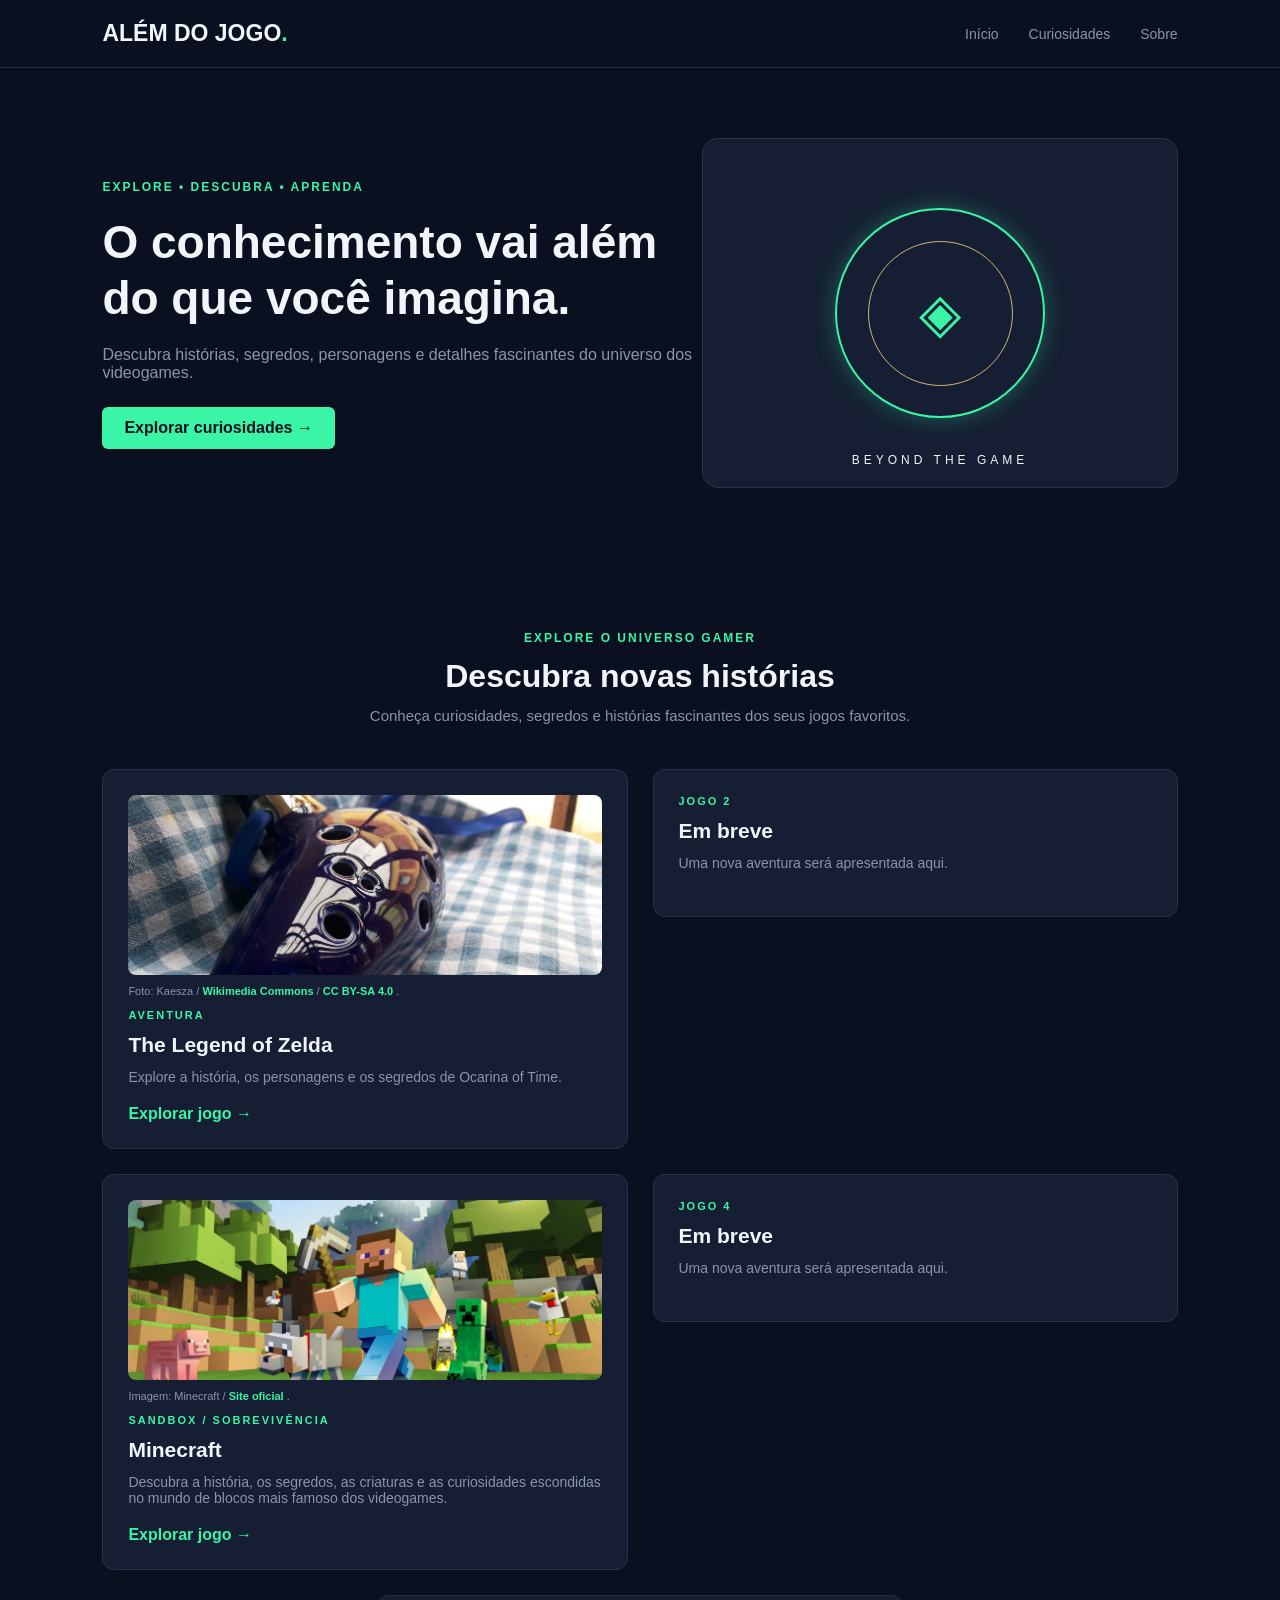
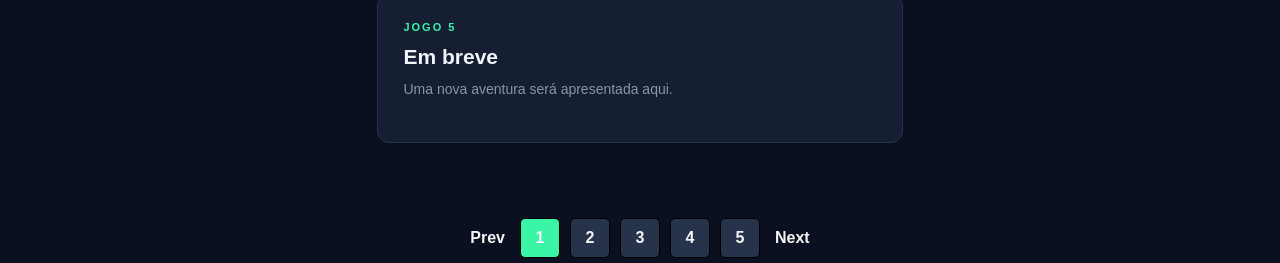
==== commit 5ae79e70: "Atualização paginação do site" ====
--- a/index.html
+++ b/index.html
@@ -245,6 +245,21 @@
 
 </section>
 
+<!--PAGINAÇÃO-->
+<section>
+     <div class="pagination">
+        <div class="control prev">Prev</div>
+        <div class="page active">1</div>
+        <div class="page">2</div>
+        <div class="page">3</div>
+        <div class="page">4</div>
+        <div class="page">5</div>
+        <div class="control next">Next</div>
+    </div>
+</section>
+
+
+
 
 </main>
 
--- a/css/style.css
+++ b/css/style.css
@@ -427,3 +427,62 @@
     }
 
 }
+
+
+
+  /*PAGINAÇÃO*/
+    .pagination{
+    font-family: Arial, Helvetica, sans-serif;
+    display:flex;
+    align-items: center;
+    justify-content: center;
+    background-color:  #0B1020;
+    height: 50px;
+    padding: 0 20px;
+}
+
+.pagination .page{
+    height: 40px;
+    width: 40px;
+    display: flex;
+    align-items: center;
+    justify-content: center;
+    border-radius: 5px;
+    background-color: #27334A;
+    border: 1px solid #000;
+    margin: 0 5px;
+    color: rgb(244, 244, 244);
+    font-weight: 700;
+    cursor: pointer;
+    transition: .3s;
+}
+
+.pagination .page:hover{
+    filter: brightness(.8);
+    -webkit-filter: brightness(0.9);
+    background-color: #39F5A5;
+    color: white;
+}
+
+.pagination .page.active{
+    background-color: #39F5A5;
+    color: aliceblue;
+}
+
+.pagination .control{
+    color: #f5f5f5;
+    font-weight: 700;
+    cursor: pointer;
+    transition: .3s;
+}
+.pagination .control:hover{
+    color: #39F5A5;
+}
+
+.pagination .control.prev{
+    margin-right: 10px;
+}
+
+.pagination .control.next{
+    margin-left: 10px;
+}
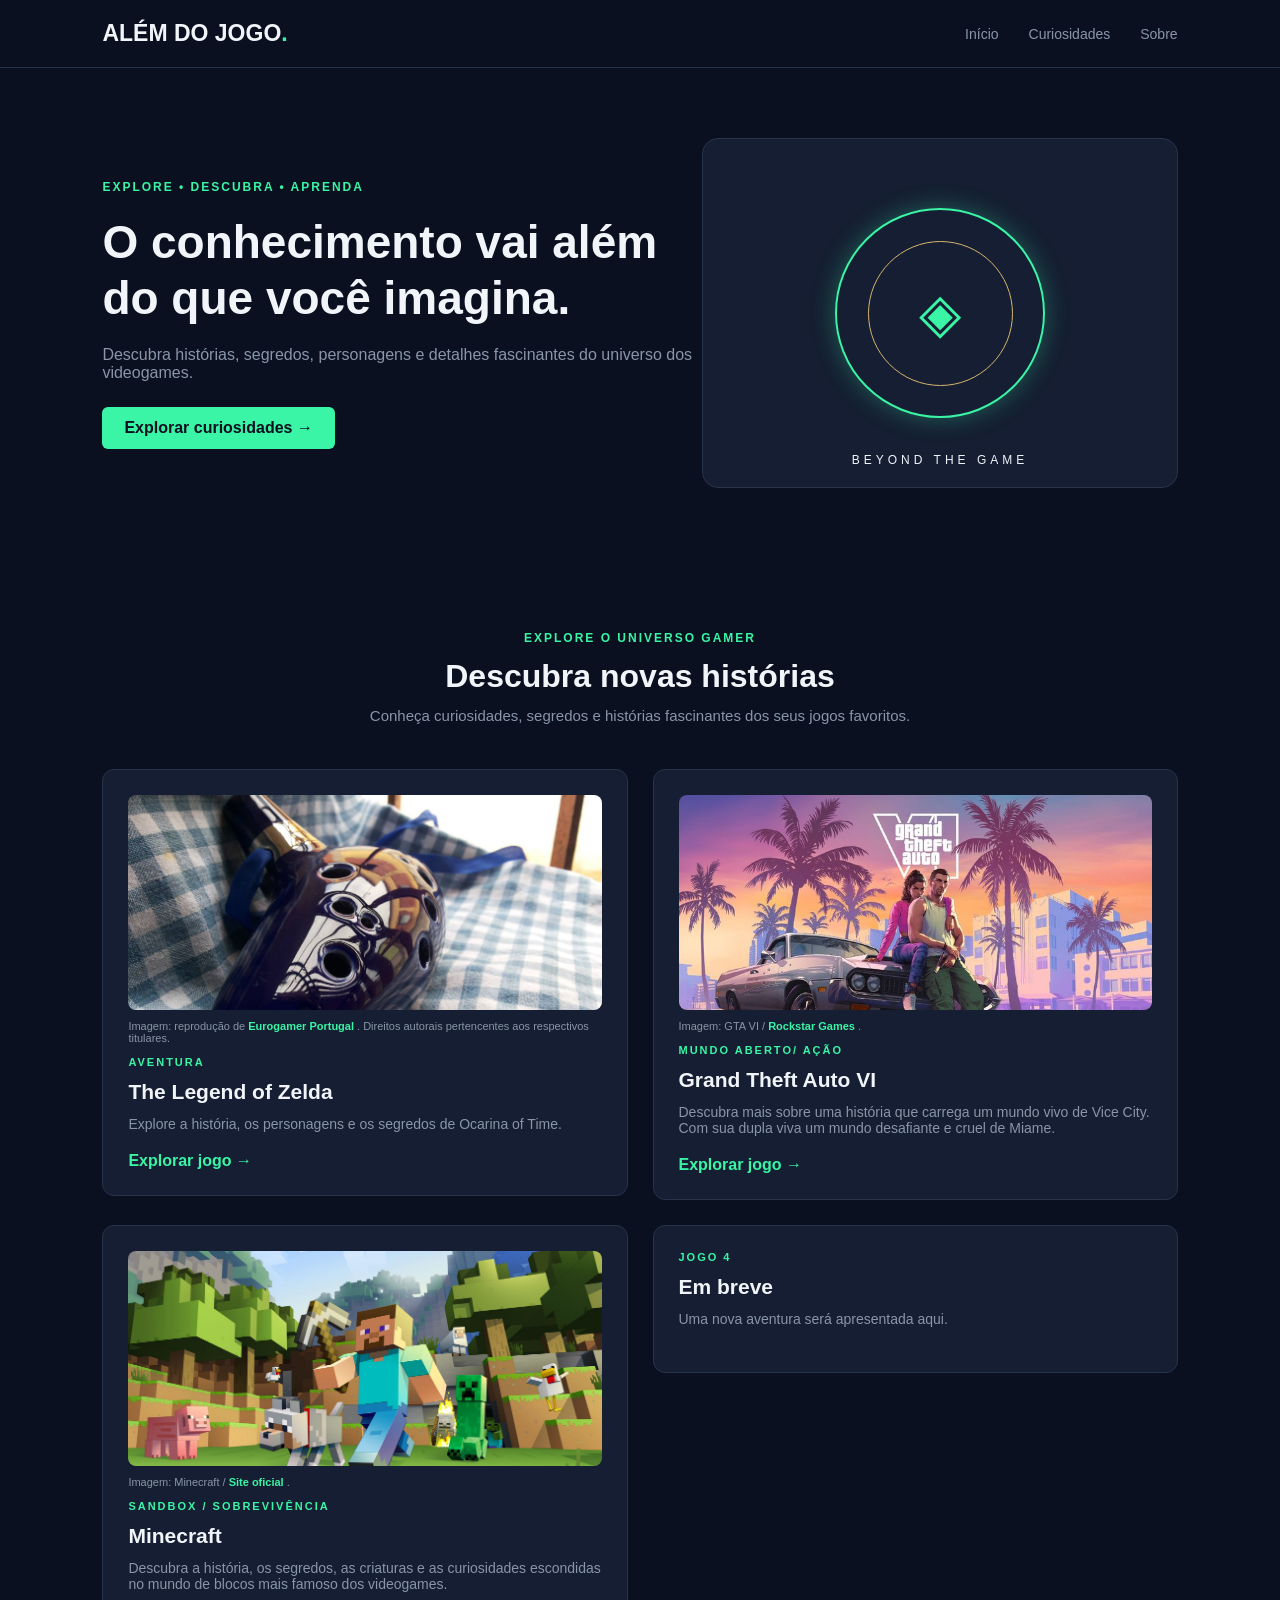
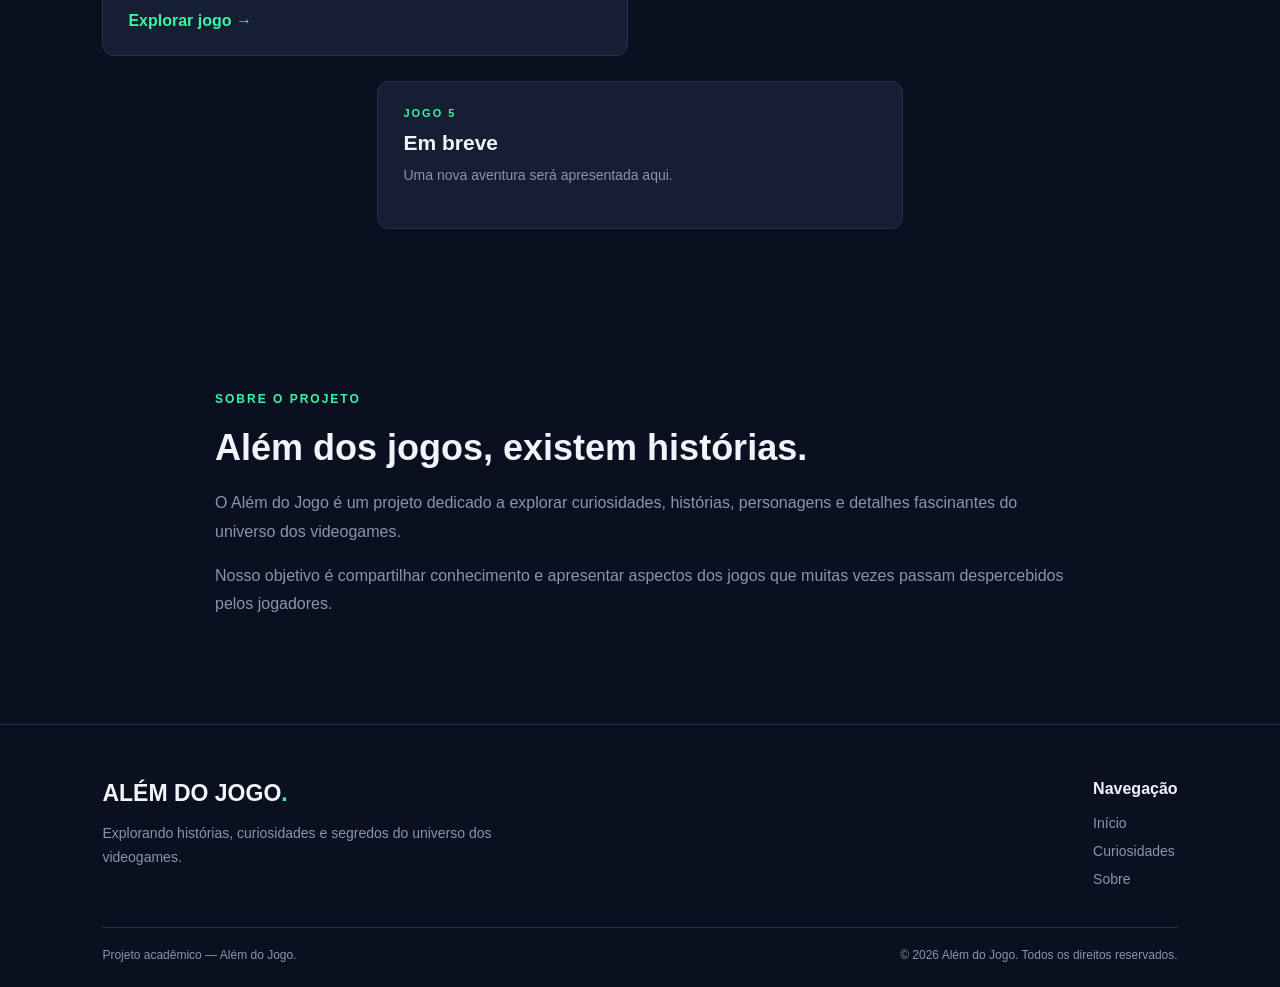
==== commit 05865d06: "merge: integra paginacao na homepage" ====
--- a/index.html
+++ b/index.html
@@ -1,4 +1,3 @@
-
 <!DOCTYPE html>
 <html lang="pt-BR">
 
@@ -29,241 +28,318 @@
     </header>
     <main>
 
-    <section class="banner">
-
-        <div class="banner-conteudo">
-
-            <span class="etiqueta">
-                EXPLORE • DESCUBRA • APRENDA
-            </span>
-
-            <h1>
-                O conhecimento vai além do que você imagina.
-            </h1>
+        <section class="banner">
+
+            <div class="banner-conteudo">
+
+                <span class="etiqueta">
+                    EXPLORE • DESCUBRA • APRENDA
+                </span>
+
+                <h1>
+                    O conhecimento vai além do que você imagina.
+                </h1>
+
+                <p>
+                    Descubra histórias, segredos, personagens e
+                    detalhes fascinantes do universo dos videogames.
+                </p>
+
+                <a href="#curiosidades" class="botao">
+                    Explorar curiosidades →
+                </a>
+
+            </div>
+
+            <div class="banner-visual" aria-hidden="true">
+
+                <div class="portal">
+
+                    <div class="portal-centro">
+                        <span>◈</span>
+                    </div>
+
+                </div>
+
+                <span class="texto-visual">
+                    BEYOND THE GAME
+                </span>
+
+            </div>
+
+        </section>
+
+
+        <!-- SEÇÃO DE CURIOSIDADES -->
+        <section class="curiosidades" id="curiosidades">
+
+            <div class="secao-titulo">
+
+                <span class="etiqueta">EXPLORE O UNIVERSO GAMER</span>
+
+                <h2>Descubra novas histórias</h2>
+
+                <p>
+                    Conheça curiosidades, segredos e histórias
+                    fascinantes dos seus jogos favoritos.
+                </p>
+
+            </div>
+
+
+            <!-- LISTA DE JOGOS -->
+            <div class="lista-jogos">
+
+                <!-- JOGO 1 -->
+                <article class="card-jogo">
+
+
+
+                    <figure class="imagem-card">
+
+                        <img src="assets/images/zelda-capa.jpg"
+                            alt="Ocarina azul de cerâmica inspirada em Ocarina of Time" class="imagem-jogo">
+
+                        <figcaption>
+                            Imagem: reprodução de
+                            <a href="https://www.eurogamer.pt/remake-de-zelda-ocarina-of-time-e-o-jogo-mais-vendido-na-eshop"
+                                target="_blank"
+                                rel="noopener noreferrer">
+                                Eurogamer Portugal
+                            </a>.
+                            Direitos autorais pertencentes aos respectivos titulares.
+                        </figcaption>
+
+                    </figure>
+
+                    <div class="card-conteudo">
+
+                        <span class="categoria">AVENTURA</span>
+
+                        <h3>The Legend of Zelda</h3>
+
+                        <p>
+                            Explore a história, os personagens e os
+                            segredos de Ocarina of Time.
+                        </p>
+
+                        <a href="pages/zelda.html">
+                            Explorar jogo →
+                        </a>
+
+                    </div>
+
+                </article>
+
+
+                <!-- JOGO 2 -->
+                <article class="card-jogo card-gtavi">
+
+                    <figure class="imagem-card">
+                        <img src="assets/images/gta_VI.jpg" alt="Cartaz do jogo gta 6" class="imagem-jogo">
+
+                        <figcaption>
+                            Imagem: GTA VI /
+                            <a href="https://share.google/N6aUOP5o7n43juwKq" target="_blank" rel="noopener noreferrer">
+                                Rockstar Games
+                            </a>.
+                        </figcaption>
+
+                    </figure>
+
+
+                    <div class="card-conteudo">
+
+                        <span class="categoria">MUNDO ABERTO/ AÇÃO</span>
+
+                        <h3>Grand Theft Auto VI</h3>
+
+                        <p>
+                            Descubra mais sobre uma história que carrega um mundo vivo de Vice City. Com sua dupla viva
+                            um mundo desafiante e cruel de Miame.
+                        </p>
+
+                        <a href="pages/gtavi.html">
+                            Explorar jogo →
+                        </a>
+
+                    </div>
+
+                </article>
+
+
+                <!-- JOGO 3 -->
+
+                <!-- JOGO 3 - MINECRAFT -->
+                <article class="card-jogo card-minecraft">
+
+                    <figure class="imagem-card">
+
+                        <img src="assets/images/minecraft-capa.jpeg"
+                            alt="Paisagem de Minecraft com blocos, árvores e montanhas" class="imagem-jogo">
+
+                        <figcaption>
+                            Imagem: Minecraft /
+                            <a href="https://www.minecraft.net/" target="_blank" rel="noopener noreferrer">
+                                Site oficial
+                            </a>.
+                        </figcaption>
+
+                    </figure>
+
+                    <div class="card-conteudo">
+
+                        <span class="categoria">SANDBOX / SOBREVIVÊNCIA</span>
+
+                        <h3>Minecraft</h3>
+
+                        <p>
+                            Descubra a história, os segredos, as criaturas
+                            e as curiosidades escondidas no mundo de blocos
+                            mais famoso dos videogames.
+                        </p>
+
+                        <a href="pages/minecraft.html">
+                            Explorar jogo →
+                        </a>
+
+                    </div>
+
+                </article>
+
+
+
+                <!-- JOGO 4 -->
+                <article class="card-jogo">
+
+                    <div class="card-conteudo">
+
+                        <span class="categoria">JOGO 4</span>
+
+                        <h3>Em breve</h3>
+
+                        <p>
+                            Uma nova aventura será apresentada aqui.
+                        </p>
+
+                    </div>
+
+                </article>
+
+
+                <!-- JOGO 5 -->
+                <article class="card-jogo">
+
+                    <div class="card-conteudo">
+
+                        <span class="categoria">JOGO 5</span>
+
+                        <h3>Em breve</h3>
+
+                        <p>
+                            Uma nova aventura será apresentada aqui.
+                        </p>
+
+                    </div>
+
+                </article>
+
+            </div>
+
+        </section>
+
+
+        <!-- SEÇÃO SOBRE -->
+        <section class="sobre" id="sobre">
+
+            <div class="sobre-conteudo">
+
+                <span class="etiqueta">SOBRE O PROJETO</span>
+
+                <h2>Além dos jogos, existem histórias.</h2>
+
+                <p>
+                    O Além do Jogo é um projeto dedicado a explorar
+                    curiosidades, histórias, personagens e detalhes
+                    fascinantes do universo dos videogames.
+                </p>
+
+                <p>
+                    Nosso objetivo é compartilhar conhecimento e
+                    apresentar aspectos dos jogos que muitas vezes
+                    passam despercebidos pelos jogadores.
+                </p>
+
+            </div>
+
+        </section>
+
+        <!-- PAGINAÇÃO -->
+        <section class="secao-paginacao">
+
+            <div class="pagination">
+
+                <div class="control prev">Prev</div>
+
+                <div class="page active">1</div>
+                <div class="page">2</div>
+                <div class="page">3</div>
+                <div class="page">4</div>
+                <div class="page">5</div>
+
+                <div class="control next">Next</div>
+
+            </div>
+
+        </section>
+
+    </main>
+
+    <!-- RODAPÉ -->
+    <footer class="rodape">
+
+        <div class="rodape-conteudo">
+
+            <div class="rodape-marca">
+
+                <a href="index.html" class="logo">
+                    ALÉM DO JOGO<span>.</span>
+                </a>
+
+                <p>
+                    Explorando histórias, curiosidades e segredos
+                    do universo dos videogames.
+                </p>
+
+            </div>
+
+            <div class="rodape-links">
+
+                <h3>Navegação</h3>
+
+                <a href="index.html">Início</a>
+                <a href="#curiosidades">Curiosidades</a>
+                <a href="#sobre">Sobre</a>
+
+            </div>
+
+        </div>
+
+        <div class="rodape-final">
 
             <p>
-                Descubra histórias, segredos, personagens e
-                detalhes fascinantes do universo dos videogames.
+                Projeto acadêmico — Além do Jogo.
             </p>
 
-            <a href="#curiosidades" class="botao">
-                Explorar curiosidades →
-            </a>
+            <p>
+                © 2026 Além do Jogo. Todos os direitos reservados.
+            </p>
 
         </div>
 
-<div class="banner-visual" aria-hidden="true">
-
-    <div class="portal">
-
-        <div class="portal-centro">
-            <span>◈</span>
-        </div>
-
-    </div>
-
-    <span class="texto-visual">
-        BEYOND THE GAME
-    </span>
-
-</div>
-
-    </section>
-
-
-<!-- SEÇÃO DE CURIOSIDADES -->
-<section class="curiosidades" id="curiosidades">
-
-    <div class="secao-titulo">
-
-        <span class="etiqueta">EXPLORE O UNIVERSO GAMER</span>
-
-        <h2>Descubra novas histórias</h2>
-
-        <p>
-            Conheça curiosidades, segredos e histórias
-            fascinantes dos seus jogos favoritos.
-        </p>
-
-    </div>
-
-
-    <!-- LISTA DE JOGOS -->
-    <div class="lista-jogos">
-
-        <!-- JOGO 1 -->
-        <article class="card-jogo">
-            
-                
-            
-<figure class="imagem-card">
-
-    <img
-        src="assets/images/zelda-capa.jpg"
-        alt="Ocarina azul de cerâmica inspirada em Ocarina of Time"
-        class="imagem-jogo"
-    >
-
-    <figcaption>
-        Foto: Kaesza /
-        <a href="https://commons.wikimedia.org/wiki/File:Ocarina_12_furos_(The_Legend_of_Zelda_Ocarina_of_Time).jpg"
-           target="_blank"
-           rel="noopener noreferrer">
-            Wikimedia Commons
-        </a>
-        /
-        <a href="https://creativecommons.org/licenses/by-sa/4.0/"
-           target="_blank"
-           rel="noopener noreferrer">
-            CC BY-SA 4.0
-        </a>.
-    </figcaption>
-
-</figure>
-
-
-            <div class="card-conteudo">
-
-                <span class="categoria">AVENTURA</span>
-
-                <h3>The Legend of Zelda</h3>
-
-                <p>
-                    Explore a história, os personagens e os
-                    segredos de Ocarina of Time.
-                </p>
-
-                <a href="pages/zelda.html">
-                    Explorar jogo →
-                </a>
-
-            </div>
-
-        </article>
-
-
-        <!-- JOGO 2 -->
-        <article class="card-jogo">
-
-            <div class="card-conteudo">
-
-                <span class="categoria">JOGO 2</span>
-
-                <h3>Em breve</h3>
-
-                <p>
-                    Uma nova aventura será apresentada aqui.
-                </p>
-
-            </div>
-
-        </article>
-
-
-        <!-- JOGO 3 -->
-        
-        <!-- JOGO 3 - MINECRAFT -->
-        <article class="card-jogo card-minecraft">
-
-            <figure class="imagem-card">
-
-                <img
-                    src="assets/images/minecraft-capa.jpeg"
-                    alt="Paisagem de Minecraft com blocos, árvores e montanhas"
-                    class="imagem-jogo"
-                >
-
-                <figcaption>
-                    Imagem: Minecraft / 
-                    <a href="https://www.minecraft.net/"
-                    target="_blank"
-                    rel="noopener noreferrer">
-                        Site oficial
-                    </a>.
-                </figcaption>
-
-            </figure>
-
-            <div class="card-conteudo">
-
-                <span class="categoria">SANDBOX / SOBREVIVÊNCIA</span>
-
-                <h3>Minecraft</h3>
-
-                <p>
-                    Descubra a história, os segredos, as criaturas
-                    e as curiosidades escondidas no mundo de blocos
-                    mais famoso dos videogames.
-                </p>
-
-                <a href="pages/minecraft.html">
-                    Explorar jogo →
-                </a>
-
-            </div>
-
-        </article>
-
-
-
-        <!-- JOGO 4 -->
-        <article class="card-jogo">
-
-            <div class="card-conteudo">
-
-                <span class="categoria">JOGO 4</span>
-
-                <h3>Em breve</h3>
-
-                <p>
-                    Uma nova aventura será apresentada aqui.
-                </p>
-
-            </div>
-
-        </article>
-
-
-        <!-- JOGO 5 -->
-        <article class="card-jogo">
-            
-            <div class="card-conteudo">
-
-                <span class="categoria">JOGO 5</span>
-
-                <h3>Em breve</h3>
-
-                <p>
-                    Uma nova aventura será apresentada aqui.
-                </p>
-
-            </div>
-
-        </article>
-
-    </div>
-
-</section>
-
-<!--PAGINAÇÃO-->
-<section>
-     <div class="pagination">
-        <div class="control prev">Prev</div>
-        <div class="page active">1</div>
-        <div class="page">2</div>
-        <div class="page">3</div>
-        <div class="page">4</div>
-        <div class="page">5</div>
-        <div class="control next">Next</div>
-    </div>
-</section>
-
-
-
-
-</main>
+    </footer>
+
 
 </body>
 
-
-</html>
+</html>
--- a/css/style.css
+++ b/css/style.css
@@ -330,14 +330,18 @@
     overflow: hidden;
 }
 
+
 .imagem-jogo {
     display: block;
     width: 100%;
-    height: 180px;
+    aspect-ratio: 2.2 / 1;
 
     object-fit: cover;
+    object-position: center 35%;
+
     border-radius: 8px;
 }
+
 
 /* CRÉDITOS DA IMAGEM */
 
@@ -429,19 +433,109 @@
 }
 
 
-
-  /*PAGINAÇÃO*/
-    .pagination{
+/* SEÇÃO SOBRE */
+
+.sobre {
+    background-color: #0B1020;
+    padding: 90px 8%;
+}
+
+.sobre-conteudo {
+    max-width: 850px;
+    margin: 0 auto;
+}
+
+.sobre h2 {
+    color: #F1F5F9;
+    font-size: 36px;
+    margin: 20px 0;
+}
+
+.sobre p {
+    color: #8995A8;
+    font-size: 16px;
+    line-height: 1.8;
+    margin-bottom: 15px;
+}
+
+
+/* RODAPÉ */
+
+.rodape {
+    background-color: #0B1020;
+    padding: 55px 8% 25px;
+    border-top: 1px solid #27334A;
+}
+
+.rodape-conteudo {
+    display: flex;
+    justify-content: space-between;
+    gap: 40px;
+    padding-bottom: 40px;
+}
+
+.rodape-marca {
+    max-width: 400px;
+}
+
+.rodape-marca p {
+    color: #8995A8;
+    font-size: 14px;
+    line-height: 1.7;
+    margin-top: 15px;
+}
+
+.rodape-links {
+    display: flex;
+    flex-direction: column;
+    gap: 12px;
+}
+
+.rodape-links h3 {
+    color: #F1F5F9;
+    font-size: 16px;
+    margin-bottom: 5px;
+}
+
+.rodape-links a {
+    color: #8995A8;
+    text-decoration: none;
+    font-size: 14px;
+    transition: color 0.3s;
+}
+
+.rodape-links a:hover {
+    color: #39F5A5;
+}
+
+.rodape-final {
+    border-top: 1px solid #27334A;
+    padding-top: 20px;
+
+    display: flex;
+    justify-content: space-between;
+    gap: 15px;
+    flex-wrap: wrap;
+}
+
+.rodape-final p {
+    color: #8995A8;
+    font-size: 12px;
+}
+
+/* PAGINAÇÃO */
+
+.pagination {
     font-family: Arial, Helvetica, sans-serif;
-    display:flex;
+    display: flex;
     align-items: center;
     justify-content: center;
-    background-color:  #0B1020;
+    background-color: #0B1020;
     height: 50px;
     padding: 0 20px;
 }
 
-.pagination .page{
+.pagination .page {
     height: 40px;
     width: 40px;
     display: flex;
@@ -457,32 +551,36 @@
     transition: .3s;
 }
 
-.pagination .page:hover{
+.pagination .page:hover {
     filter: brightness(.8);
-    -webkit-filter: brightness(0.9);
     background-color: #39F5A5;
     color: white;
 }
 
-.pagination .page.active{
+.pagination .page.active {
     background-color: #39F5A5;
     color: aliceblue;
 }
 
-.pagination .control{
+.pagination .control {
     color: #f5f5f5;
     font-weight: 700;
     cursor: pointer;
     transition: .3s;
 }
-.pagination .control:hover{
-    color: #39F5A5;
-}
-
-.pagination .control.prev{
+
+.pagination .control:hover {
+    color: #39F5A5;
+}
+
+.pagination .control.prev {
     margin-right: 10px;
 }
 
-.pagination .control.next{
+.pagination .control.next {
     margin-left: 10px;
-}+}
+
+.secao-paginacao {
+    display: none;
+}
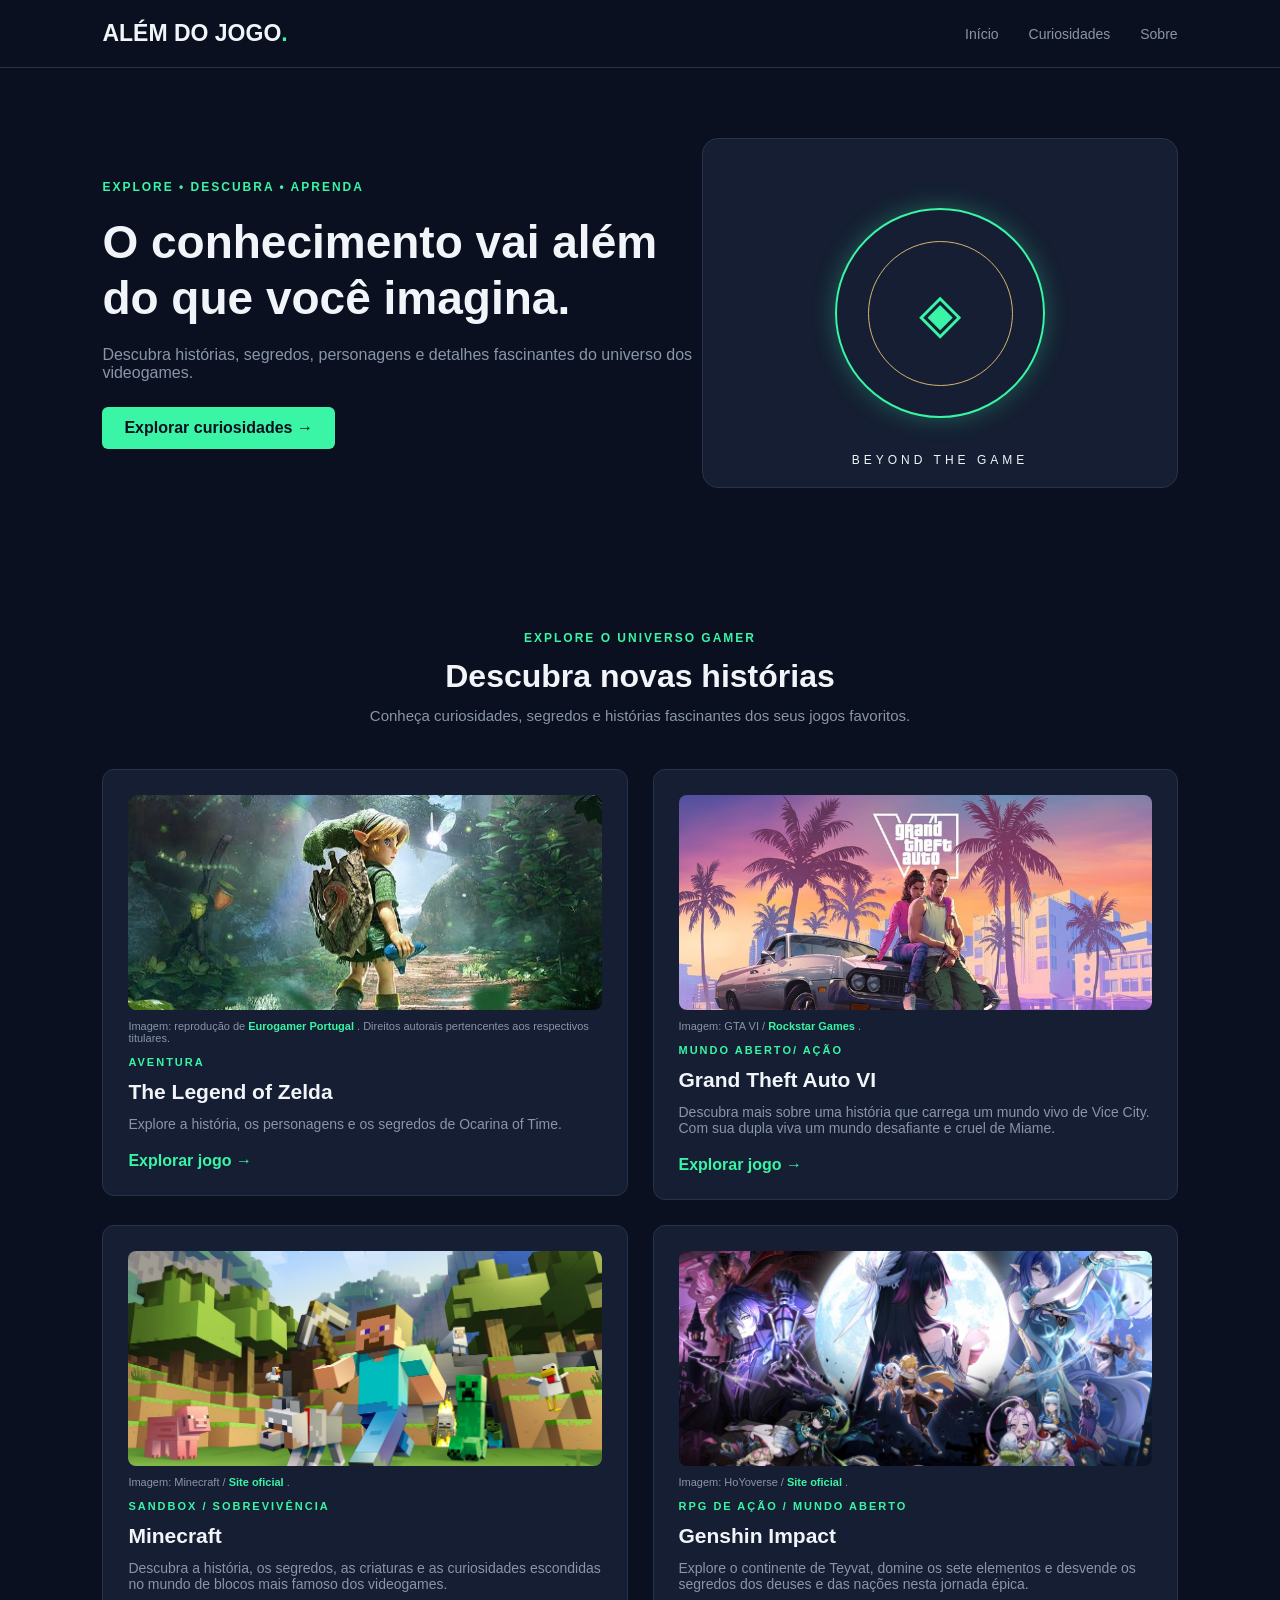
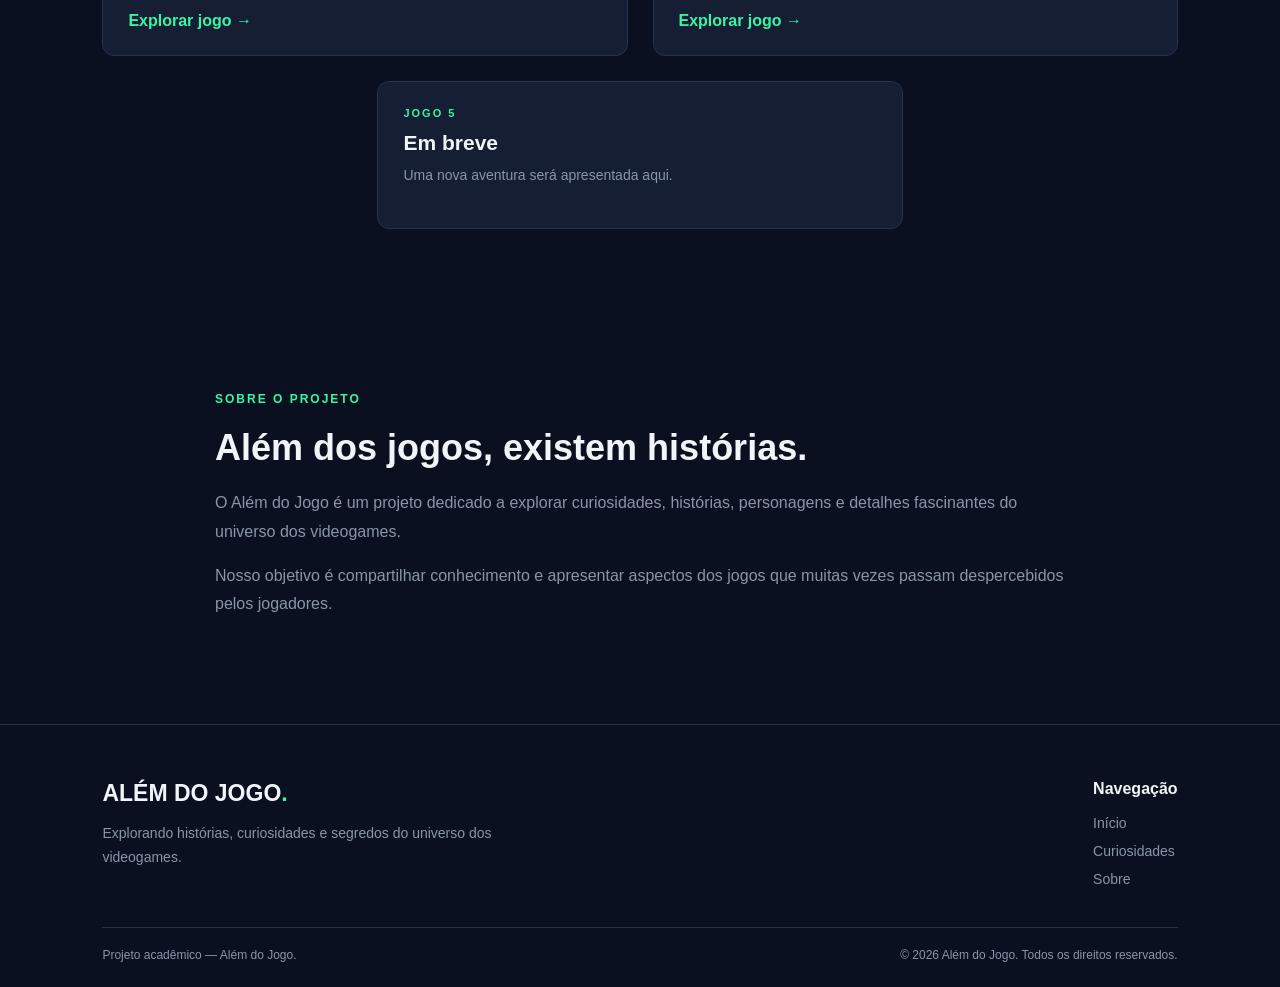
==== commit 9cc06ece: "Feature:Genshin impact e htmls de cada jogo" ====
--- a/index.html
+++ b/index.html
@@ -209,18 +209,38 @@
 
 
 
-                <!-- JOGO 4 -->
-                <article class="card-jogo">
-
-                    <div class="card-conteudo">
-
-                        <span class="categoria">JOGO 4</span>
-
-                        <h3>Em breve</h3>
-
-                        <p>
-                            Uma nova aventura será apresentada aqui.
-                        </p>
+                <!-- JOGO 4  GENSHIN IMPACT-->
+               <article class="card-jogo card-minecraft">
+
+                    <figure class="imagem-card">
+
+                        <img src="assets/images/genshin.jpg"
+                            alt="Paisagem de Minecraft com blocos, árvores e montanhas" class="imagem-jogo">
+
+                        <figcaption>
+                            Imagem: HoYoverse /
+                            <a href="https://genshin.hoyoverse.com/pt/news/detail/157794" target="_blank" rel="noopener noreferrer">
+                                Site oficial
+                            </a>.
+                        </figcaption>
+
+                    </figure>
+
+                    <div class="card-conteudo">
+
+                        <span class="categoria">RPG DE AÇÃO / MUNDO ABERTO</span>
+
+                        <h3>Genshin Impact</h3>
+
+                        <p>
+                            Explore o continente de Teyvat, domine os sete elementos
+                            e desvende os segredos dos deuses e das nações
+                            nesta jornada épica.
+                        </p>
+
+                        <a href="pages/genshin.html">
+                            Explorar jogo →
+                        </a>
 
                     </div>
 
